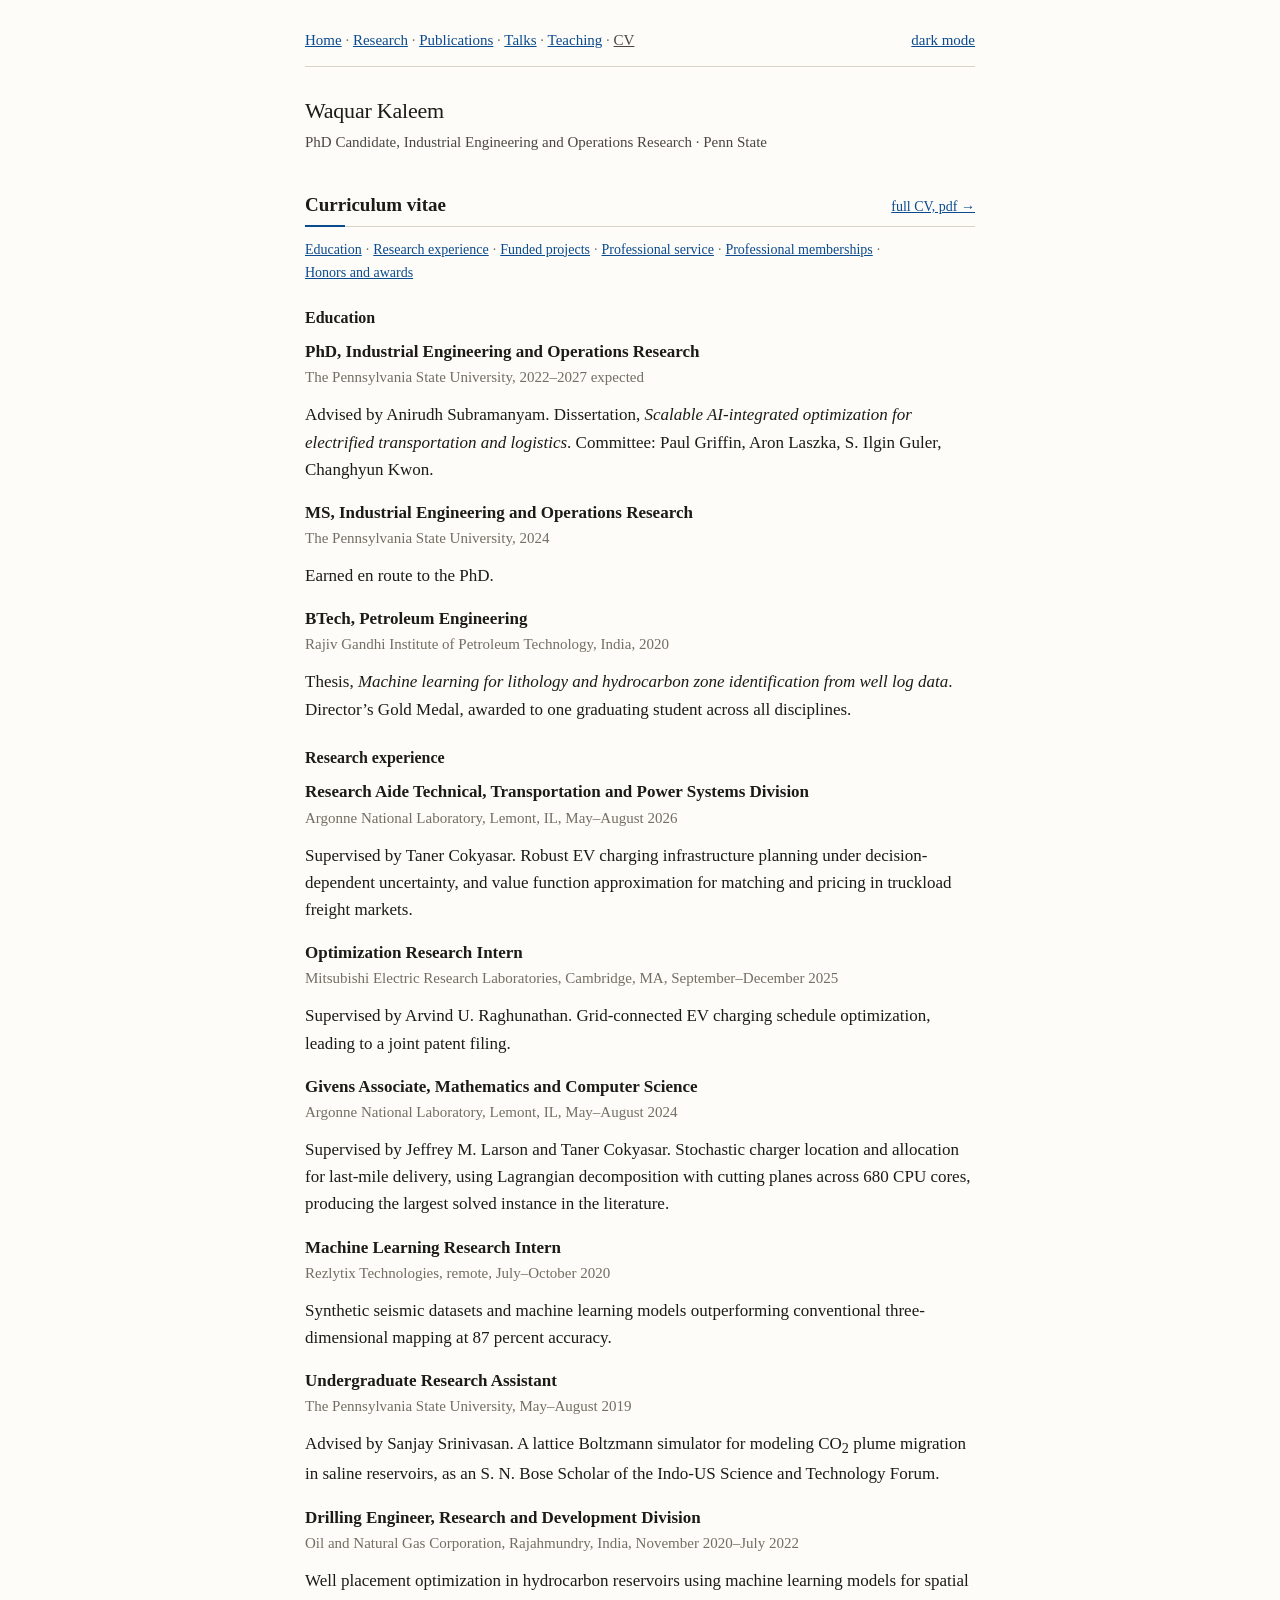
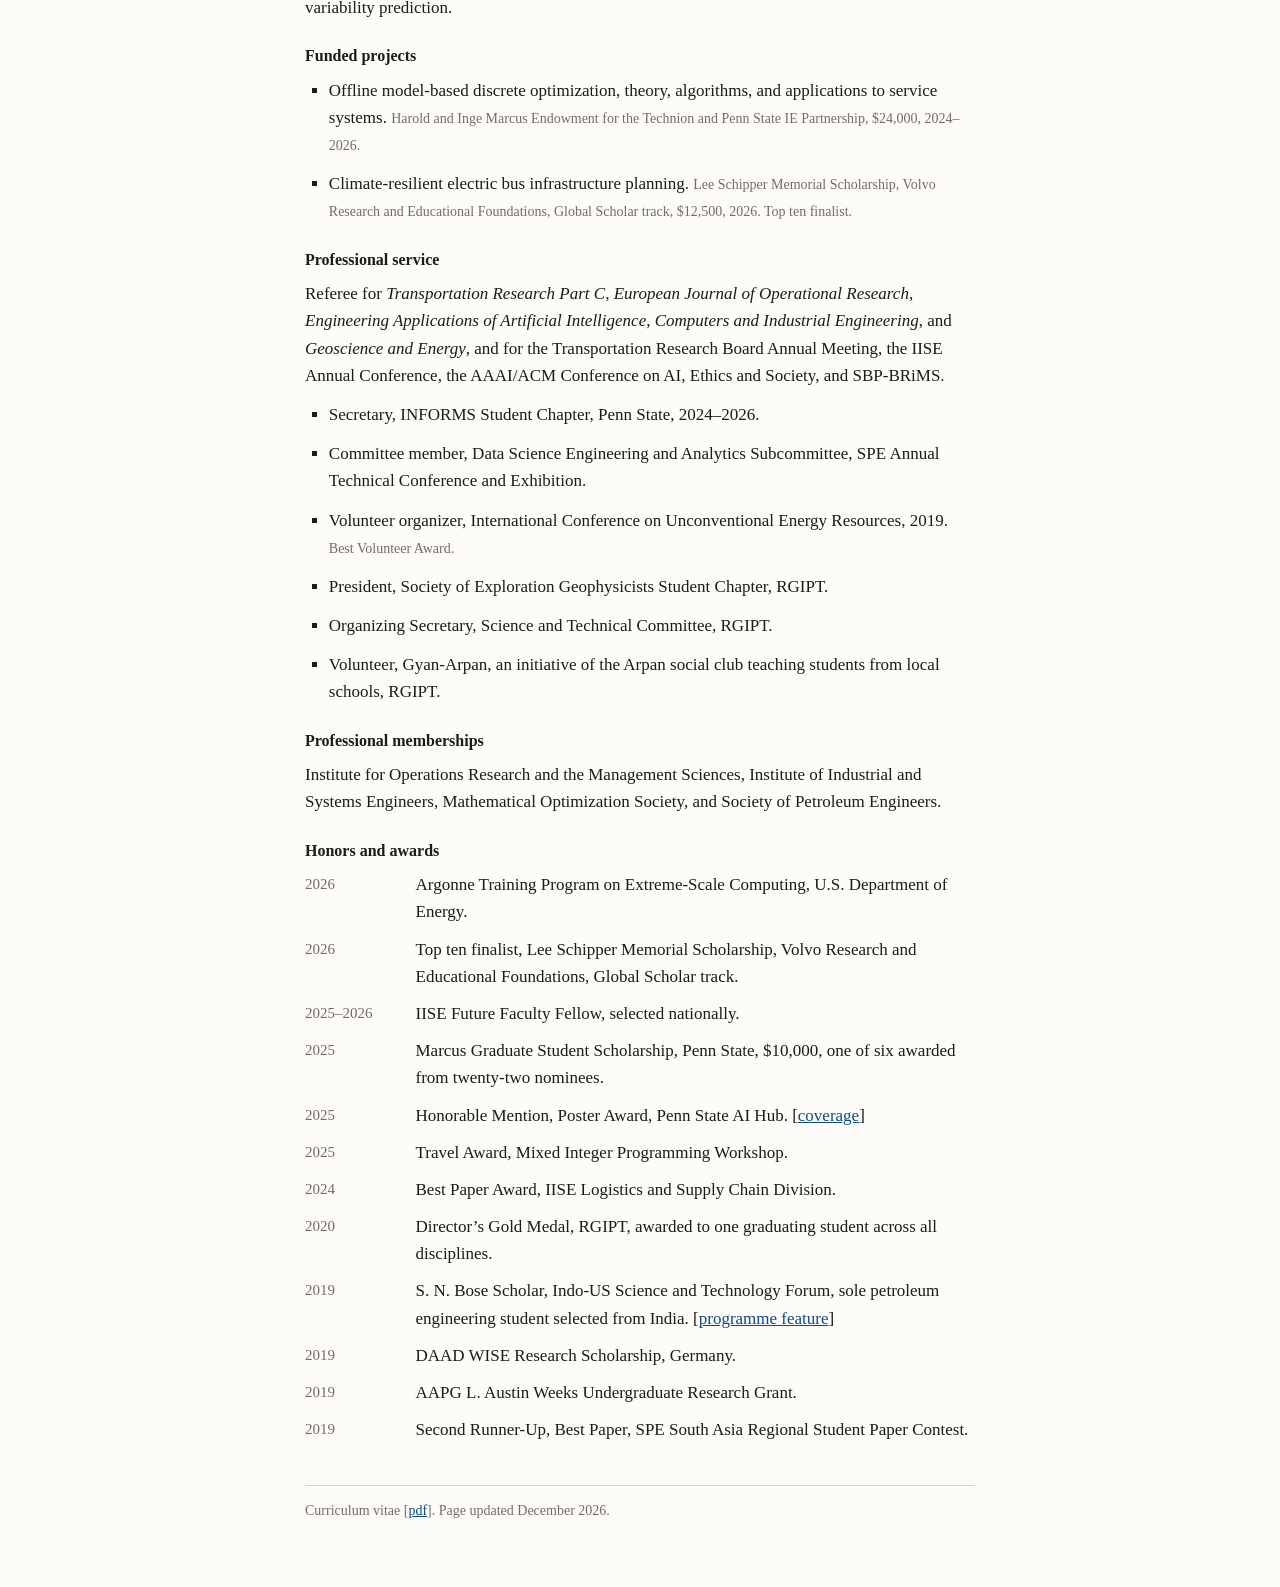
==== cv/index.html @ fe14a3a3 "list entries" ====
<!DOCTYPE html>
<html lang="en">
<head>
    <meta charset="UTF-8">
    <meta name="viewport" content="width=device-width, initial-scale=1.0">
    <meta name="color-scheme" content="light dark">
    <script>
        /* We resolve the theme before first paint so the page never flashes the wrong one. */
        (function () {
            var stored = null;
            try { stored = localStorage.getItem("theme"); } catch (e) {}
            var dark = stored === "dark" || stored === "light" ? stored === "dark"
                : window.matchMedia && window.matchMedia("(prefers-color-scheme: dark)").matches;
            document.documentElement.setAttribute("data-theme", dark ? "dark" : "light");
        })();
    </script>
    <title>CV &mdash; Waquar Kaleem</title>
    <meta name="description" content="Education, honors and awards, and funded projects of Waquar Kaleem, PhD candidate in Industrial Engineering and Operations Research at Penn State.">
    <meta name="author" content="Waquar Kaleem">
    <meta name="robots" content="index,follow">
    <link rel="canonical" href="https://wkaleem.github.io/cv/">

    <meta property="og:type" content="article">
    <meta property="og:title" content="CV &mdash; Waquar Kaleem">
    <meta property="og:description" content="Education, honors and awards, and funded projects of Waquar Kaleem, PhD candidate in Industrial Engineering and Operations Research at Penn State.">
    <meta property="og:url" content="https://wkaleem.github.io/cv/">
    <meta property="og:site_name" content="Waquar Kaleem">

    <meta property="og:image" content="https://wkaleem.github.io/og.png">
    <meta property="og:image:width" content="1200">
    <meta property="og:image:height" content="630">
    <meta property="og:image:alt" content="Waquar Kaleem, PhD Candidate in Industrial Engineering and Operations Research at The Pennsylvania State University">
    <meta property="og:locale" content="en_US">

    <meta name="twitter:card" content="summary_large_image">
    <meta name="twitter:image" content="https://wkaleem.github.io/og.png">
    <meta name="twitter:title" content="CV &mdash; Waquar Kaleem">
    <meta name="twitter:description" content="Education, honors and awards, and funded projects of Waquar Kaleem, PhD candidate in Industrial Engineering and Operations Research at Penn State.">

    <link rel="icon" href="data:image/svg+xml,%3Csvg%20xmlns%3D%22http%3A%2F%2Fwww.w3.org%2F2000%2Fsvg%22%20viewBox%3D%220%200%2032%2032%22%3E%3Crect%20width%3D%2232%22%20height%3D%2232%22%20rx%3D%224%22%20fill%3D%22%230a4a8f%22%2F%3E%3Ctext%20x%3D%2216%22%20y%3D%2222%22%20text-anchor%3D%22middle%22%20font-family%3D%22Georgia%2Cserif%22%20font-size%3D%2214%22%20fill%3D%22%23fdfcf8%22%3EWK%3C%2Ftext%3E%3C%2Fsvg%3E">
    <link rel="stylesheet" href="/style.css">
</head>
<body>

    <a class="skip" href="#main">Skip to content</a>

    <nav class="topnav" aria-label="Site sections">
        <span class="links"><a href="/">Home</a> <span class="sep">&middot;</span> <a href="/#research">Research</a> <span class="sep">&middot;</span> <a href="/publications/">Publications</a> <span class="sep">&middot;</span> <a href="/talks/">Talks</a> <span class="sep">&middot;</span> <a href="/teaching/">Teaching</a> <span class="sep">&middot;</span> <a href="/cv/" class="here" aria-current="page">CV</a></span>
        <span class="right"><button type="button" id="theme-toggle" class="linkbtn">dark mode</button></span>
    </nav>

    <main id="main" tabindex="-1">
    <div class="head compact">
        <h1><a href="/">Waquar Kaleem</a></h1>
        <p class="role">PhD Candidate, Industrial Engineering and Operations Research &middot; Penn State</p>
    </div>

    <div class="sechead"><h2>Curriculum vitae</h2><a class="more" href="/Waquar_Kaleem_CV.pdf">full CV, pdf &rarr;</a></div>
    <nav class="pageindex" aria-label="Sections on this page">
        <a href="#education">Education</a> <span class="sep">&middot;</span> <a href="#research-experience">Research experience</a> <span class="sep">&middot;</span> <a href="#funded-projects">Funded projects</a> <span class="sep">&middot;</span> <a href="#professional-service">Professional service</a> <span class="sep">&middot;</span> <a href="#professional-memberships">Professional memberships</a> <span class="sep">&middot;</span> <a href="#honors-and-awards">Honors and awards</a>
    </nav>


    <h3 id="education">Education</h3>
    <ul class="entries">
        <li class="course">
        <p class="what">PhD, Industrial Engineering and Operations Research
            <span class="when">The Pennsylvania State University, 2022&ndash;2027 expected</span></p>
        <p>Advised by Anirudh Subramanyam. Dissertation, <span class="venue">Scalable AI-integrated optimization for electrified transportation and logistics</span>. Committee: Paul Griffin, Aron Laszka, S. Ilgin Guler, Changhyun Kwon.</p></li>
        <li class="course">
        <p class="what">MS, Industrial Engineering and Operations Research
            <span class="when">The Pennsylvania State University, 2024</span></p>
        <p>Earned en route to the PhD.</p></li>
        <li class="course">
        <p class="what">BTech, Petroleum Engineering
            <span class="when">Rajiv Gandhi Institute of Petroleum Technology, India, 2020</span></p>
        <p>Thesis, <span class="venue">Machine learning for lithology and hydrocarbon zone identification from well log data</span>. Director&rsquo;s Gold Medal, awarded to one graduating student across all disciplines.</p></li>
    </ul>
<h3 id="research-experience">Research experience</h3>
    <ul class="entries">
        <li class="course">
        <p class="what">Research Aide Technical, Transportation and Power Systems Division
            <span class="when">Argonne National Laboratory, Lemont, IL, May&ndash;August 2026</span></p>
        <p>Supervised by Taner Cokyasar. Robust EV charging infrastructure planning under decision-dependent uncertainty, and value function approximation for matching and pricing in truckload freight markets.</p></li>
        <li class="course">
        <p class="what">Optimization Research Intern
            <span class="when">Mitsubishi Electric Research Laboratories, Cambridge, MA, September&ndash;December 2025</span></p>
        <p>Supervised by Arvind U. Raghunathan. Grid-connected EV charging schedule optimization, leading to a joint patent filing.</p></li>
        <li class="course">
        <p class="what">Givens Associate, Mathematics and Computer Science
            <span class="when">Argonne National Laboratory, Lemont, IL, May&ndash;August 2024</span></p>
        <p>Supervised by Jeffrey M. Larson and Taner Cokyasar. Stochastic charger location and allocation for last-mile delivery, using Lagrangian decomposition with cutting planes across 680 CPU cores, producing the largest solved instance in the literature.</p></li>
        <li class="course">
        <p class="what">Machine Learning Research Intern
            <span class="when">Rezlytix Technologies, remote, July&ndash;October 2020</span></p>
        <p>Synthetic seismic datasets and machine learning models outperforming conventional three-dimensional mapping at 87 percent accuracy.</p></li>
        <li class="course">
        <p class="what">Undergraduate Research Assistant
            <span class="when">The Pennsylvania State University, May&ndash;August 2019</span></p>
        <p>Advised by Sanjay Srinivasan. A lattice Boltzmann simulator for modeling CO<sub>2</sub> plume migration in saline reservoirs, as an S.&nbsp;N. Bose Scholar of the Indo-US Science and Technology Forum.</p></li>
        <li class="course">
        <p class="what">Drilling Engineer, Research and Development Division
            <span class="when">Oil and Natural Gas Corporation, Rajahmundry, India, November 2020&ndash;July 2022</span></p>
        <p>Well placement optimization in hydrocarbon reservoirs using machine learning models for spatial variability prediction.</p></li>
    </ul>
<h3 id="funded-projects">Funded projects</h3>
    <ul class="plain">
        <li>Offline model-based discrete optimization, theory, algorithms, and applications to service systems.
            <span class="tag">Harold and Inge Marcus Endowment for the Technion and Penn State IE Partnership, $24,000, 2024&ndash;2026.</span></li>
        <li>Climate-resilient electric bus infrastructure planning.
            <span class="tag">Lee Schipper Memorial Scholarship, Volvo Research and Educational Foundations, Global Scholar track, $12,500, 2026. Top ten finalist.</span></li>
    </ul>

    <h3 id="professional-service">Professional service</h3>
    <p>Referee for <span class="venue">Transportation Research Part C</span>, <span class="venue">European Journal of Operational Research</span>, <span class="venue">Engineering Applications of Artificial Intelligence</span>, <span class="venue">Computers and Industrial Engineering</span>, and <span class="venue">Geoscience and Energy</span>, and for the Transportation Research Board Annual Meeting, the IISE Annual Conference, the AAAI/ACM Conference on AI, Ethics and Society, and SBP-BRiMS.</p>
    <ul class="plain">
        <li>Secretary, INFORMS Student Chapter, Penn State, 2024&ndash;2026.</li>
        <li>Committee member, Data Science Engineering and Analytics Subcommittee, SPE Annual Technical Conference and Exhibition.</li>
        <li>Volunteer organizer, International Conference on Unconventional Energy Resources, 2019. <span class="tag">Best Volunteer Award.</span></li>
        <li>President, Society of Exploration Geophysicists Student Chapter, RGIPT.</li>
        <li>Organizing Secretary, Science and Technical Committee, RGIPT.</li>
        <li>Volunteer, Gyan-Arpan, an initiative of the Arpan social club teaching students from local schools, RGIPT.</li>
    </ul>

    <h3 id="professional-memberships">Professional memberships</h3>
    <p>Institute for Operations Research and the Management Sciences, Institute of Industrial and Systems Engineers, Mathematical Optimization Society, and Society of Petroleum Engineers.</p>

    <h3 id="honors-and-awards">Honors and awards</h3>
    <dl class="news">
        <dt>2026</dt><dd>Argonne Training Program on Extreme-Scale Computing, U.S. Department of Energy.</dd>
        <dt>2026</dt><dd>Top ten finalist, Lee Schipper Memorial Scholarship, Volvo Research and Educational Foundations, Global Scholar track.</dd>
        <dt>2025&ndash;2026</dt><dd>IISE Future Faculty Fellow, selected nationally.</dd>
        <dt>2025</dt><dd>Marcus Graduate Student Scholarship, Penn State, $10,000, one of six awarded from twenty-two nominees.</dd>
        <dt>2025</dt><dd>Honorable Mention, Poster Award, Penn State AI Hub. [<a href="https://www.psu.edu/news/institute-computational-and-data-sciences/story/ai-week-spotlights-student-faculty-research" aria-label="coverage for Honorable Mention, Poster Award, Penn State AI Hub">coverage</a>]</dd>
        <dt>2025</dt><dd>Travel Award, Mixed Integer Programming Workshop.</dd>
        <dt>2024</dt><dd>Best Paper Award, IISE Logistics and Supply Chain Division.</dd>
        <dt>2020</dt><dd>Director&rsquo;s Gold Medal, RGIPT, awarded to one graduating student across all disciplines.</dd>
        <dt>2019</dt><dd>S.&nbsp;N. Bose Scholar, Indo-US Science and Technology Forum, sole petroleum engineering student selected from India. [<a href="https://www.winstepforward.org/blog/2019/08/waquar-kaleem-summer-2019-blog/" aria-label="programme feature for Bose Scholar, Indo-US Science and Technology Forum, sole petroleum…">programme feature</a>]</dd>
        <dt>2019</dt><dd>DAAD WISE Research Scholarship, Germany.</dd>
        <dt>2019</dt><dd>AAPG L. Austin Weeks Undergraduate Research Grant.</dd>
        <dt>2019</dt><dd>Second Runner-Up, Best Paper, SPE South Asia Regional Student Paper Contest.</dd>
    </dl>

    </main>

    <footer>
        Curriculum vitae [<a href="/Waquar_Kaleem_CV.pdf">pdf</a>].<span id="updated"></span>
    </footer>

    <script src="/site.js"></script>

</body>
</html>
---- style.css ----
/* Waquar Kaleem. Plain serif academic page, no web fonts, no external requests. */

:root {
    --bg: #fdfcf8;
    --text: #1c1b18;
    --muted: #4a4740;
    --faint: #726e63;
    --rule: #d9d4c6;
    --link: #0a4a8f;
    --visited: #6a3a8f;
    --panel: #f6f3ea;
    --elevate: rgba(0, 0, 0, 0.09);
}
:root[data-theme="dark"] {
    --bg: #16150f;
    --text: #e6e2d6;
    --muted: #b3ae9f;
    --faint: #8b8677;
    --rule: #33302a;
    --link: #86b9e8;
    --visited: #c0a3dd;
    --panel: #1d1c15;
    --elevate: rgba(0, 0, 0, 0.55);
}
@media (prefers-color-scheme: dark) {
    :root:not([data-theme="light"]) {
        --bg: #16150f;
        --text: #e6e2d6;
        --muted: #b3ae9f;
        --faint: #8b8677;
        --rule: #33302a;
        --link: #86b9e8;
        --visited: #c0a3dd;
        --panel: #1d1c15;
        --elevate: rgba(0, 0, 0, 0.55);
    }
}

/* Padding and borders count inside a declared width. Without this a figure at
   width 100% plus padding and a border overflows its column on a narrow screen. */
*, *::before, *::after { box-sizing: border-box; }

html { -webkit-text-size-adjust: 100%; }

/* Keyboard users must be able to see where they are. */
a:focus-visible, button:focus-visible {
    outline: 2px solid var(--link);
    outline-offset: 2px;
    border-radius: 2px;
}

/* The skip target takes focus programmatically, so it should not draw a ring of
   its own. Real keyboard focus on links and buttons is still outlined above. */
main:focus { outline: none; }

/* Off-screen until focused, then the first stop on the page. */
.skip {
    position: absolute;
    left: -9999px;
    top: 0;
    background: var(--bg);
    color: var(--link);
    padding: 10px 14px;
    border: 1px solid var(--rule);
    z-index: 10;
}
.skip:focus {
    left: 8px;
    top: 8px;
}

/* A control that reads as a link but is announced as the button it is. */
.linkbtn {
    background: none;
    border: 0;
    padding: 0;
    margin: 0;
    font: inherit;
    color: var(--link);
    text-decoration: underline;
    cursor: pointer;
}
.linkbtn:hover { text-decoration: none; }
body {
    font-family: Georgia, "Iowan Old Style", "Times New Roman", Times, serif;
    background: var(--bg);
    color: var(--text);
    /* Relative, so a reader who raises their browser font size scales the body
       text with everything else. 1.0625rem is 17px at the 16px default. */
    font-size: 1.0625rem;
    line-height: 1.6;
    margin: 0 auto;
    max-width: 42em;
    padding: 28px 22px 64px;
}
a { color: var(--link); text-decoration: underline; }
a:visited { color: var(--visited); }
a:hover { text-decoration: none; }
p { margin: 0 0 12px; }

/* ---- Top line ---- */
/* A wrapping flex row rather than a float. Under the float the last link could be
   pushed past the right edge on a narrow screen, leaving CV present but unreachable. */
.topnav {
    display: flex;
    flex-wrap: wrap;
    align-items: baseline;
    gap: 4px 12px;
    font-size: 0.9375rem;
    padding-bottom: 14px;
    margin-bottom: 26px;
    border-bottom: 1px solid var(--rule);
}
.topnav .links { min-width: 0; }
.topnav .sep { color: var(--faint); }
.topnav .here { color: var(--muted); }
/* The theme control is hidden until we know scripting is available. The inline
   head script stamps data-theme before first paint, so its presence is the hook,
   and a reader without JavaScript is never offered a button that cannot work. */
.topnav .right { display: none; margin-left: auto; }
:root[data-theme] .topnav .right { display: block; }

/* ---- Identity ---- */
.head { overflow: hidden; margin-bottom: 26px; }
.head .frame, .head img.portrait {
    float: right;
    width: 148px;
    height: 148px;
    margin: 2px 0 12px 24px;
    border-radius: 50%;
    border: 1px solid var(--rule);
    box-shadow: 0 2px 10px var(--elevate);
}
.head .frame {
    display: flex;
    align-items: center;
    justify-content: center;
    background: var(--panel);
    color: var(--faint);
    font-size: 1.375rem;
    letter-spacing: 0.08em;
}
.head img.portrait { object-fit: cover; }
h1 {
    font-size: 1.875rem;
    font-weight: normal;
    margin: 0 0 2px;
    letter-spacing: -0.01em;
}
h1 a { color: inherit; text-decoration: none; }
h1 a:visited { color: inherit; }
h1 a:hover { text-decoration: underline; }
.head p { margin: 0; }
.head .role { color: var(--muted); }
.head .links { margin-top: 12px; font-size: 0.9375rem; }
.head .icons { margin-top: 9px; line-height: 1; }
.head .icons a {
    display: inline-block;
    margin-right: 13px;
    color: var(--link);
    text-decoration: none;
}
.head .icons a:visited { color: var(--link); }
.head .icons a:hover { color: var(--text); }
.head .icons svg { width: 19px; height: 19px; display: block; }
.head.compact { margin-bottom: 22px; }
.head.compact h1 { font-size: 1.375rem; }
.head.compact .role { font-size: 0.9375rem; }
@media (max-width: 30em) {
    .head .frame, .head img.portrait { float: none; margin: 0 0 14px; }
}

/* ---- Sections ---- */
h2 {
    position: relative;
    font-size: 1.1875rem;
    font-weight: bold;
    margin: 36px 0 12px;
    padding-bottom: 5px;
    border-bottom: 1px solid var(--rule);
}
h3 { font-size: 1rem; font-weight: bold; margin: 22px 0 8px; }

/* A short rule in the accent colour, sitting on the hairline under a heading. */
h2::after, .sechead::after {
    content: "";
    position: absolute;
    left: 0;
    bottom: -1px;
    width: 40px;
    height: 2px;
    background: var(--link);
}
.sechead {
    position: relative;
    display: flex;
    align-items: baseline;
    justify-content: space-between;
    gap: 18px;
    margin: 36px 0 12px;
    padding-bottom: 5px;
    border-bottom: 1px solid var(--rule);
}
.sechead h2, .sechead h3 {
    margin: 0;
    padding: 0;
    border: 0;
}
.sechead h2::after, .sechead h3::after { display: none; }
.sechead .more { font-size: 0.875rem; white-space: nowrap; }
h3.area { font-style: italic; font-weight: normal; color: var(--muted); }
section { scroll-margin-top: 16px; }

/* ---- Research cards, three across ---- */
.cards {
    display: grid;
    grid-template-columns: repeat(3, 1fr);
    gap: 22px;
    margin: 18px 0 4px;
}
a.card {
    /* A column so the affordance can be pinned to the bottom and line up across cards. */
    display: flex;
    flex-direction: column;
    min-width: 0;
    color: inherit;
    text-decoration: none;
    border: 1px solid var(--rule);
    background: var(--panel);
    padding: 12px 13px 14px;
    transition: border-color 160ms ease, box-shadow 160ms ease, transform 160ms ease;
}
a.card:visited { color: inherit; }
a.card:hover {
    border-color: var(--link);
    box-shadow: 0 4px 14px var(--elevate);
    transform: translateY(-2px);
}
a.card .card-media { display: block; color: var(--muted); }
a.card:hover .card-media { color: var(--link); }
a.card svg.fig { display: block; width: 100%; height: auto; }
a.card .card-title {
    display: block;
    margin: 11px 0 4px;
    font-weight: bold;
    font-size: 0.9375rem;
    line-height: 1.35;
}
a.card:hover .card-title { color: var(--link); }
a.card .card-text {
    display: block;
    font-size: 0.875rem;
    color: var(--muted);
    line-height: 1.45;
}
a.card .card-more {
    display: block;
    margin-top: auto;
    padding-top: 10px;
    font-size: 0.8125rem;
    color: var(--link);
}
@media (prefers-reduced-motion: reduce) {
    a.card { transition: none; }
    a.card:hover { transform: none; }
}
@media (max-width: 38.75em) {
    .cards { grid-template-columns: 1fr; gap: 26px; }
}

/* The lead figure on a research page, same drawing as its card. */
.figwrap { margin: 6px 0 20px; }
svg.fig.lead {
    display: block;
    width: 100%;
    max-width: 340px;
    height: auto;
    color: var(--muted);
    border: 1px solid var(--rule);
    background: var(--panel);
    padding: 10px 8px;
}

/* ---- Publications ---- */
.count { color: var(--faint); font-size: 0.9375rem; }
ul.plain { list-style: square; margin: 0; padding-left: 1.4em; }
ul.plain li { margin-bottom: 12px; }
.me { font-variant: small-caps; letter-spacing: 0.02em; }
.venue { font-style: italic; }
.tag { color: var(--faint); font-size: 0.875rem; }

/* A one-line note on what a paper did, compressed from the paper's own abstract.
   Used only on research pages, where a reader has already gone deep. */
.contrib {
    display: block;
    margin-top: 3px;
    color: var(--muted);
    font-size: 0.875rem;
}

/* ---- Talks, teaching, news ---- */
ul.talks { list-style: none; margin: 0; padding: 0; }
ul.talks li { margin-bottom: 12px; }
ul.talks .where { display: block; color: var(--muted); font-size: 0.9375rem; }
/* Degrees, positions and courses are parallel entries, so they are a list. The
   marker and indent are removed; only the semantics are wanted. */
ul.entries { list-style: none; margin: 0; padding: 0; }

.course { margin-bottom: 16px; }
.course .what { font-weight: bold; }
/* The institution and dates sit on their own line so a long title cannot leave
   them stranded mid-phrase on the wrap. */
.course .when {
    display: block;
    color: var(--faint);
    font-size: 0.9375rem;
    font-weight: normal;
}
blockquote {
    margin: 6px 0 0;
    padding-left: 14px;
    border-left: 2px solid var(--rule);
    color: var(--muted);
    font-size: 0.9375rem;
}
dl.news { margin: 0; }
dl.news dt {
    float: left;
    width: 6.5em;
    clear: left;
    color: var(--faint);
    font-size: 0.9375rem;
    padding-top: 1px;
}
dl.news dd { margin: 0 0 10px 6.5em; }
@media (max-width: 30em) {
    dl.news dt { float: none; width: auto; }
    dl.news dd { margin-left: 0; margin-bottom: 14px; }
}

/* A jump list for the two pages long enough that a reader would otherwise scroll
   blind. Wraps like the site nav, and every target carries scroll-margin so a
   heading is never hidden under the top of the viewport. */
.pageindex {
    display: flex;
    flex-wrap: wrap;
    align-items: baseline;
    gap: 2px 4px;
    margin: 0 0 22px;
    font-size: 0.875rem;
    line-height: 1.5;
}
.pageindex .sep { color: var(--faint); }
main h2[id], main h3[id] { scroll-margin-top: 12px; }

.back { font-size: 0.9375rem; margin-top: 30px; }

/* Move between research areas without going back to the home page first. */
.pager {
    display: flex;
    justify-content: space-between;
    align-items: flex-start;
    gap: 18px;
    margin-top: 34px;
    padding-top: 14px;
    border-top: 1px solid var(--rule);
    font-size: 0.9375rem;
}
.pager a { text-decoration: none; }
.pager a:hover .what { text-decoration: underline; }
.pager .next { text-align: right; }
.pager .all { color: var(--muted); align-self: center; white-space: nowrap; }
.pager .all:hover { text-decoration: underline; }
.pager .dir { display: block; color: var(--faint); font-size: 0.8125rem; }
.pager .what { display: block; max-width: 15em; }
@media (max-width: 35em) {
    .pager { flex-direction: column; gap: 12px; }
    .pager .next { text-align: left; }
    .pager .what { max-width: none; }
}

/* Committees print candidate material and pass it round. We drop the controls,
   force ink-friendly colours, and spell out where a link actually goes. */
@media print {
    :root {
        --bg: #ffffff;
        --text: #000000;
        --muted: #222222;
        --faint: #444444;
        --rule: #999999;
        --link: #000000;
        --visited: #000000;
        --panel: #ffffff;
    }
    body { max-width: none; font-size: 11pt; padding: 0; }
    .topnav, .skip, .pager, .back, .card-more { display: none; }
    a { text-decoration: none; }
    a[href^="http"]::after { content: " (" attr(href) ")"; font-size: 9pt; word-break: break-all; }
    h2, h3 { page-break-after: avoid; }
    li, .course, blockquote { page-break-inside: avoid; }
    a.card { border: 1px solid #999999; }
    h2::after, .sechead::after { display: none; }
}

footer {
    margin-top: 42px;
    padding-top: 14px;
    border-top: 1px solid var(--rule);
    color: var(--faint);
    font-size: 0.875rem;
}
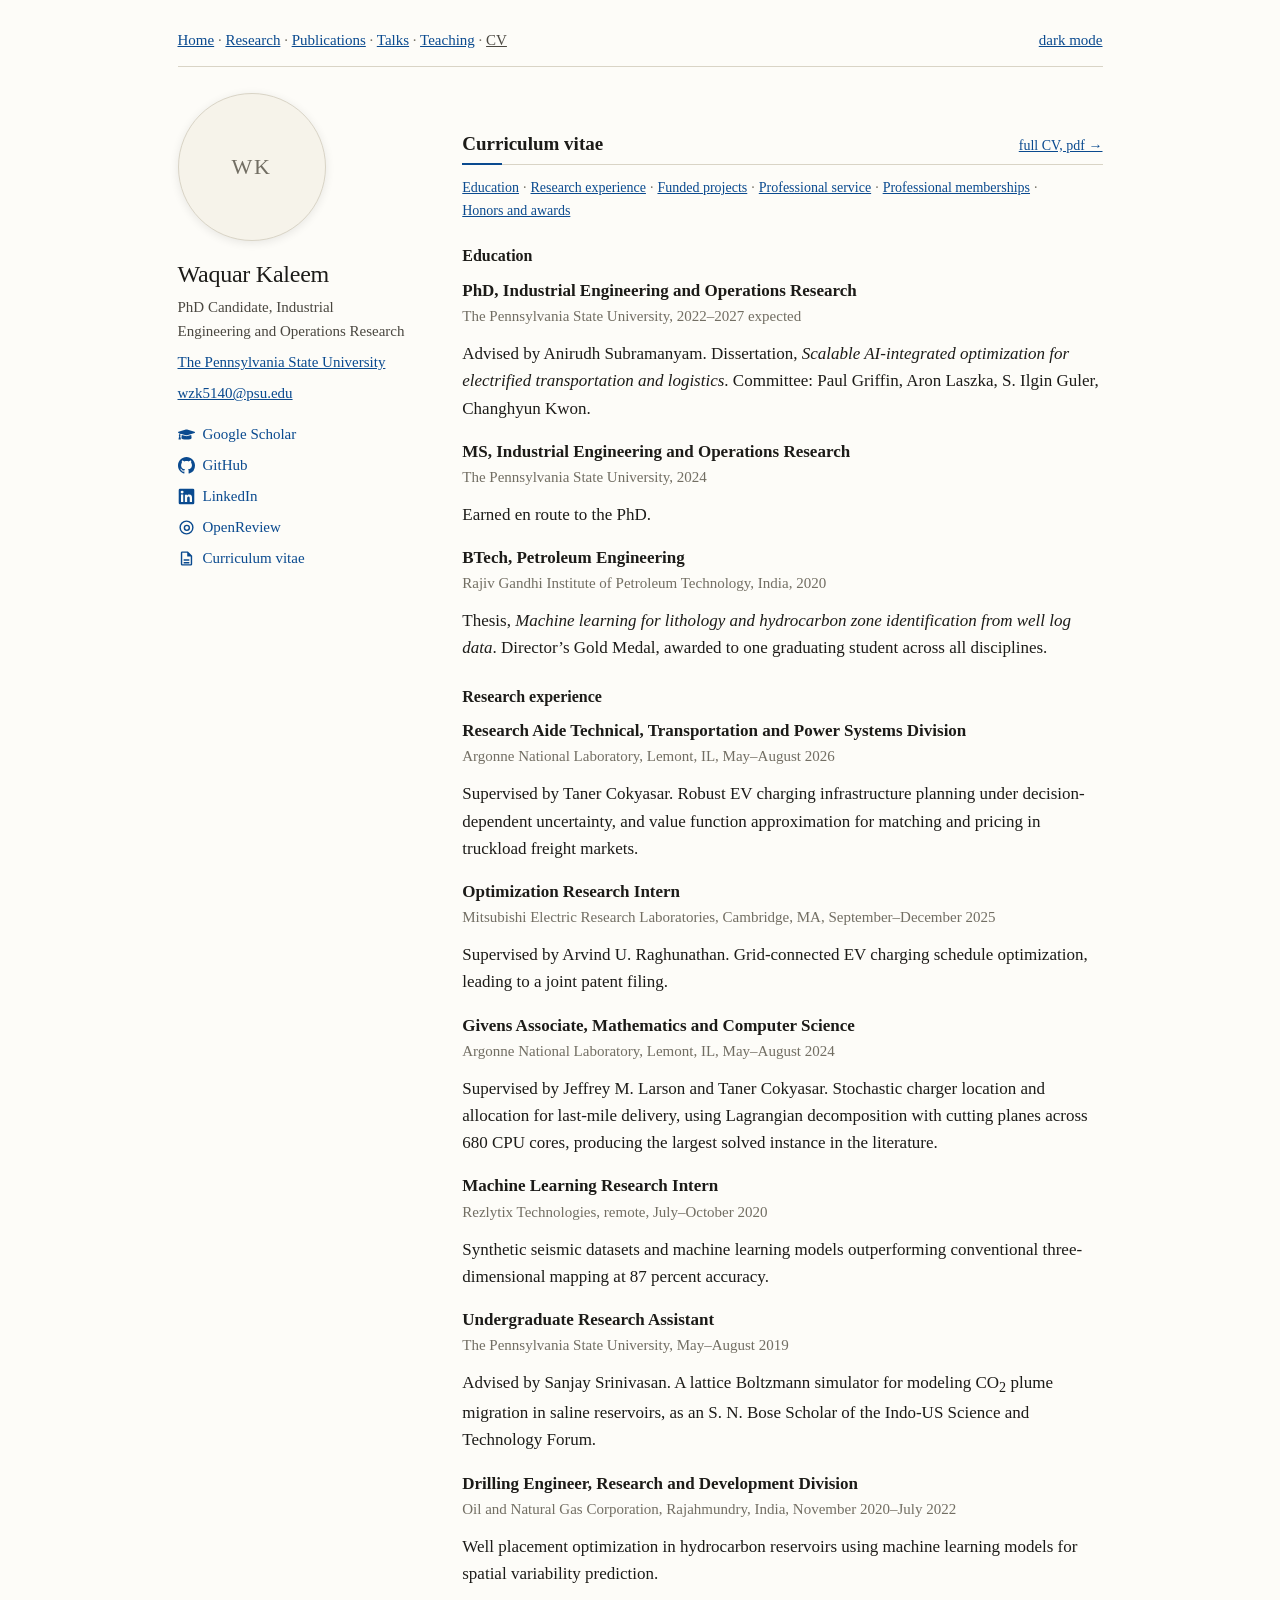
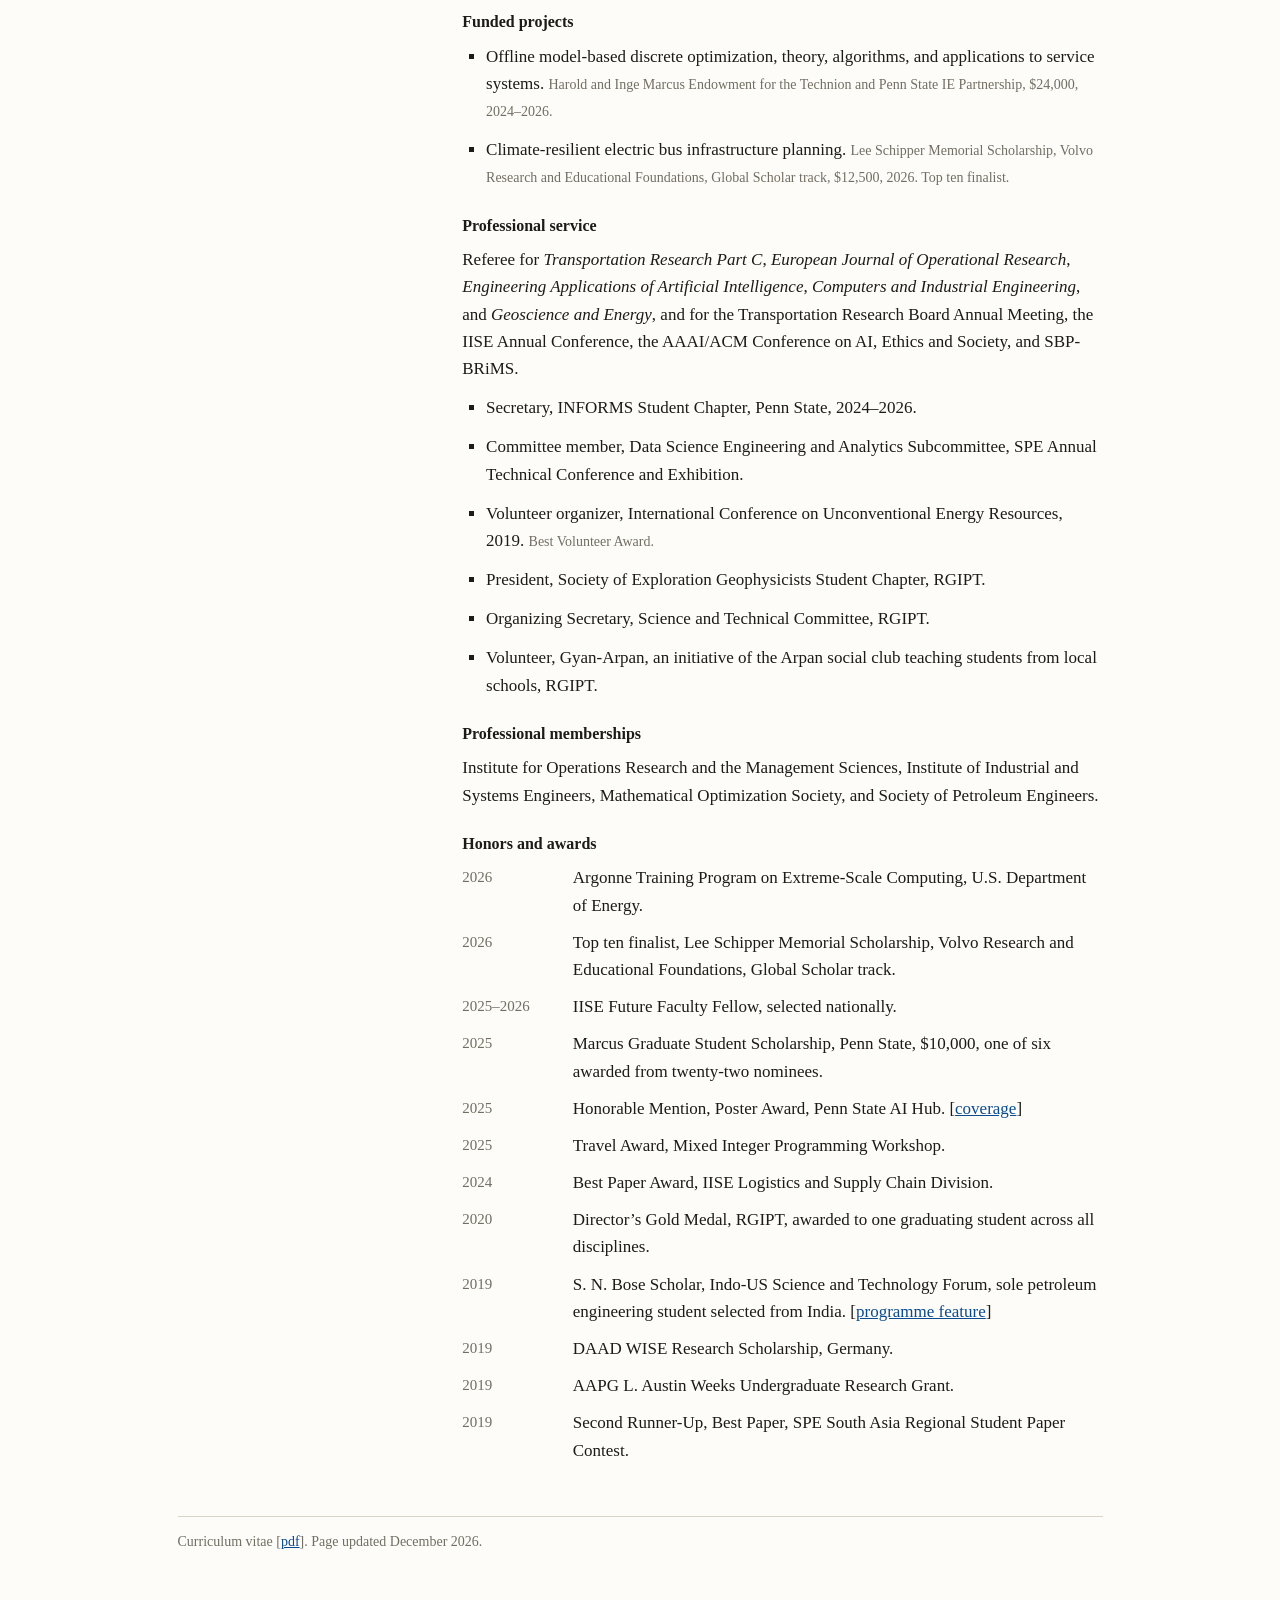
==== commit 339183f0: "sidebar layout" ====
--- a/cv/index.html
+++ b/cv/index.html
@@ -49,12 +49,22 @@
         <span class="right"><button type="button" id="theme-toggle" class="linkbtn">dark mode</button></span>
     </nav>
 
+    <div class="shell">
+    <header class="head">
+        <div class="frame">WK</div>
+        <h1><a href="/">Waquar Kaleem</a></h1>
+        <p class="role">PhD Candidate, Industrial Engineering and Operations Research</p>
+        <p class="where"><a href="https://www.psu.edu/">The Pennsylvania State University</a></p>
+        <p class="mail"><a href="mailto:wzk5140@psu.edu">wzk5140@psu.edu</a></p>
+        <ul class="profile">
+            <li><a href="https://scholar.google.com/citations?hl=en&amp;user=F8d4AS4AAAAJ&amp;view_op=list_works&amp;sortby=pubdate"><svg xmlns="http://www.w3.org/2000/svg" viewBox="0 0 640 512" aria-hidden="true"><path fill="currentColor" d="M622.34 153.2L343.4 67.5c-15.2-4.67-31.6-4.67-46.79 0L17.66 153.2c-23.54 7.23-23.54 38.36 0 45.59l48.63 14.94c-10.67 13.19-17.23 29.28-17.88 46.9C38.78 266.15 32 276.11 32 288c0 10.78 5.68 19.85 13.86 25.65L20.33 428.53C18.11 438.52 25.71 448 35.94 448h56.11c10.24 0 17.84-9.48 15.62-19.47L82.14 313.65C90.32 307.85 96 298.78 96 288c0-11.57-6.47-21.25-15.66-26.87c.76-15.02 8.44-28.3 20.69-36.72L296.6 284.5c9.06 2.78 26.44 6.25 46.79 0l278.95-85.7c23.55-7.24 23.55-38.36 0-45.6zM352.79 315.09c-28.53 8.76-52.84 3.92-65.59 0l-145.02-44.55L128 384c0 35.35 85.96 64 192 64s192-28.65 192-64l-14.18-113.47l-145.03 44.56z"/></svg>Google Scholar</a></li>
+            <li><a href="https://github.com/wkaleem"><svg xmlns="http://www.w3.org/2000/svg" viewBox="0 0 24 24" aria-hidden="true"><path fill="currentColor" fill-rule="evenodd" d="M12 0C5.37 0 0 5.37 0 12c0 5.31 3.435 9.795 8.205 11.385c.6.105.825-.255.825-.57c0-.285-.015-1.23-.015-2.235c-3.015.555-3.795-.735-4.035-1.41c-.135-.345-.72-1.41-1.23-1.695c-.42-.225-1.02-.78-.015-.795c.945-.015 1.62.87 1.845 1.23c1.08 1.815 2.805 1.305 3.495.99c.105-.78.42-1.305.765-1.605c-2.67-.3-5.46-1.335-5.46-5.925c0-1.305.465-2.385 1.23-3.225c-.12-.3-.54-1.53.12-3.18c0 0 1.005-.315 3.3 1.23c.96-.27 1.98-.405 3-.405s2.04.135 3 .405c2.295-1.56 3.3-1.23 3.3-1.23c.66 1.65.24 2.88.12 3.18c.765.84 1.23 1.905 1.23 3.225c0 4.605-2.805 5.625-5.475 5.925c.435.375.81 1.095.81 2.22c0 1.605-.015 2.895-.015 3.3c0 .315.225.69.825.57A12.02 12.02 0 0 0 24 12c0-6.63-5.37-12-12-12Z" clip-rule="evenodd"/></svg>GitHub</a></li>
+            <li><a href="https://www.linkedin.com/in/waquarkaleem"><svg xmlns="http://www.w3.org/2000/svg" viewBox="0 0 24 24" aria-hidden="true"><path fill="currentColor" fill-rule="evenodd" d="M1 2.838A1.838 1.838 0 0 1 2.838 1H21.16A1.837 1.837 0 0 1 23 2.838V21.16A1.838 1.838 0 0 1 21.161 23H2.838A1.838 1.838 0 0 1 1 21.161V2.838Zm8.708 6.55h2.979v1.496c.43-.86 1.53-1.634 3.183-1.634c3.169 0 3.92 1.713 3.92 4.856v5.822h-3.207v-5.106c0-1.79-.43-2.8-1.522-2.8c-1.515 0-2.145 1.089-2.145 2.8v5.106H9.708V9.388Zm-5.5 10.403h3.208V9.25H4.208v10.54ZM7.875 5.812a2.063 2.063 0 1 1-4.125 0a2.063 2.063 0 0 1 4.125 0Z" clip-rule="evenodd"/></svg>LinkedIn</a></li>
+            <li><a href="https://openreview.net/profile?id=~Waquar_Kaleem1"><svg xmlns="http://www.w3.org/2000/svg" viewBox="0 0 24 24" aria-hidden="true"><path fill="currentColor" d="M12 2a10 10 0 1 0 10 10A10 10 0 0 0 12 2Zm0 18a8 8 0 1 1 8-8a8 8 0 0 1-8 8Zm.5-12a4.5 4.5 0 1 0 0 9a4.5 4.5 0 0 0 0-9Zm0 7a2.5 2.5 0 1 1 0-5a2.5 2.5 0 0 1 0 5Z"/></svg>OpenReview</a></li>
+            <li><a href="/Waquar_Kaleem_CV.pdf"><svg xmlns="http://www.w3.org/2000/svg" viewBox="0 0 24 24" aria-hidden="true"><path fill="currentColor" d="M14 2H6a2 2 0 0 0-2 2v16a2 2 0 0 0 2 2h12a2 2 0 0 0 2-2V8l-6-6Zm4 18H6V4h7v5h5v11ZM8 13h8v2H8v-2Zm0 4h8v2H8v-2Z"/></svg>Curriculum vitae</a></li>
+        </ul>
+    </header>
     <main id="main" tabindex="-1">
-    <div class="head compact">
-        <h1><a href="/">Waquar Kaleem</a></h1>
-        <p class="role">PhD Candidate, Industrial Engineering and Operations Research &middot; Penn State</p>
-    </div>
-
     <div class="sechead"><h2>Curriculum vitae</h2><a class="more" href="/Waquar_Kaleem_CV.pdf">full CV, pdf &rarr;</a></div>
     <nav class="pageindex" aria-label="Sections on this page">
         <a href="#education">Education</a> <span class="sep">&middot;</span> <a href="#research-experience">Research experience</a> <span class="sep">&middot;</span> <a href="#funded-projects">Funded projects</a> <span class="sep">&middot;</span> <a href="#professional-service">Professional service</a> <span class="sep">&middot;</span> <a href="#professional-memberships">Professional memberships</a> <span class="sep">&middot;</span> <a href="#honors-and-awards">Honors and awards</a>
@@ -126,22 +136,23 @@
     <p>Institute for Operations Research and the Management Sciences, Institute of Industrial and Systems Engineers, Mathematical Optimization Society, and Society of Petroleum Engineers.</p>
 
     <h3 id="honors-and-awards">Honors and awards</h3>
-    <dl class="news">
-        <dt>2026</dt><dd>Argonne Training Program on Extreme-Scale Computing, U.S. Department of Energy.</dd>
-        <dt>2026</dt><dd>Top ten finalist, Lee Schipper Memorial Scholarship, Volvo Research and Educational Foundations, Global Scholar track.</dd>
-        <dt>2025&ndash;2026</dt><dd>IISE Future Faculty Fellow, selected nationally.</dd>
-        <dt>2025</dt><dd>Marcus Graduate Student Scholarship, Penn State, $10,000, one of six awarded from twenty-two nominees.</dd>
-        <dt>2025</dt><dd>Honorable Mention, Poster Award, Penn State AI Hub. [<a href="https://www.psu.edu/news/institute-computational-and-data-sciences/story/ai-week-spotlights-student-faculty-research" aria-label="coverage for Honorable Mention, Poster Award, Penn State AI Hub">coverage</a>]</dd>
-        <dt>2025</dt><dd>Travel Award, Mixed Integer Programming Workshop.</dd>
-        <dt>2024</dt><dd>Best Paper Award, IISE Logistics and Supply Chain Division.</dd>
-        <dt>2020</dt><dd>Director&rsquo;s Gold Medal, RGIPT, awarded to one graduating student across all disciplines.</dd>
-        <dt>2019</dt><dd>S.&nbsp;N. Bose Scholar, Indo-US Science and Technology Forum, sole petroleum engineering student selected from India. [<a href="https://www.winstepforward.org/blog/2019/08/waquar-kaleem-summer-2019-blog/" aria-label="programme feature for Bose Scholar, Indo-US Science and Technology Forum, sole petroleum…">programme feature</a>]</dd>
-        <dt>2019</dt><dd>DAAD WISE Research Scholarship, Germany.</dd>
-        <dt>2019</dt><dd>AAPG L. Austin Weeks Undergraduate Research Grant.</dd>
-        <dt>2019</dt><dd>Second Runner-Up, Best Paper, SPE South Asia Regional Student Paper Contest.</dd>
-    </dl>
+    <ul class="news">
+            <li><span class="when">2026</span><span class="what">Argonne Training Program on Extreme-Scale Computing, U.S. Department of Energy.</span></li>
+            <li><span class="when">2026</span><span class="what">Top ten finalist, Lee Schipper Memorial Scholarship, Volvo Research and Educational Foundations, Global Scholar track.</span></li>
+            <li><span class="when">2025&ndash;2026</span><span class="what">IISE Future Faculty Fellow, selected nationally.</span></li>
+            <li><span class="when">2025</span><span class="what">Marcus Graduate Student Scholarship, Penn State, $10,000, one of six awarded from twenty-two nominees.</span></li>
+            <li><span class="when">2025</span><span class="what">Honorable Mention, Poster Award, Penn State AI Hub. [<a href="https://www.psu.edu/news/institute-computational-and-data-sciences/story/ai-week-spotlights-student-faculty-research" aria-label="coverage for Honorable Mention, Poster Award, Penn State AI Hub">coverage</a>]</span></li>
+            <li><span class="when">2025</span><span class="what">Travel Award, Mixed Integer Programming Workshop.</span></li>
+            <li><span class="when">2024</span><span class="what">Best Paper Award, IISE Logistics and Supply Chain Division.</span></li>
+            <li><span class="when">2020</span><span class="what">Director&rsquo;s Gold Medal, RGIPT, awarded to one graduating student across all disciplines.</span></li>
+            <li><span class="when">2019</span><span class="what">S.&nbsp;N. Bose Scholar, Indo-US Science and Technology Forum, sole petroleum engineering student selected from India. [<a href="https://www.winstepforward.org/blog/2019/08/waquar-kaleem-summer-2019-blog/" aria-label="programme feature for Bose Scholar, Indo-US Science and Technology Forum, sole petroleum…">programme feature</a>]</span></li>
+            <li><span class="when">2019</span><span class="what">DAAD WISE Research Scholarship, Germany.</span></li>
+            <li><span class="when">2019</span><span class="what">AAPG L. Austin Weeks Undergraduate Research Grant.</span></li>
+            <li><span class="when">2019</span><span class="what">Second Runner-Up, Best Paper, SPE South Asia Regional Student Paper Contest.</span></li>
+        </ul>
 
     </main>
+    </div>
 
     <footer>
         Curriculum vitae [<a href="/Waquar_Kaleem_CV.pdf">pdf</a>].<span id="updated"></span>
--- a/style.css
+++ b/style.css
@@ -90,7 +90,7 @@
     font-size: 1.0625rem;
     line-height: 1.6;
     margin: 0 auto;
-    max-width: 42em;
+    max-width: 57em;
     padding: 28px 22px 64px;
 }
 a { color: var(--link); text-decoration: underline; }
@@ -120,13 +120,23 @@
 .topnav .right { display: none; margin-left: auto; }
 :root[data-theme] .topnav .right { display: block; }
 
+/* ---- Shell ---- */
+/* The identity column sits beside the content rather than above it. Grid rather
+   than a float, so the two columns cannot overlap, and the sidebar can come first
+   in the document without trapping anyone: the skip link jumps straight past it. */
+.shell {
+    display: grid;
+    grid-template-columns: 13.5em minmax(0, 1fr);
+    column-gap: 3.25em;
+    align-items: start;
+}
+
 /* ---- Identity ---- */
-.head { overflow: hidden; margin-bottom: 26px; }
+.head { margin-bottom: 26px; }
 .head .frame, .head img.portrait {
-    float: right;
     width: 148px;
     height: 148px;
-    margin: 2px 0 12px 24px;
+    margin: 0 0 14px;
     border-radius: 50%;
     border: 1px solid var(--rule);
     box-shadow: 0 2px 10px var(--elevate);
@@ -142,7 +152,7 @@
 }
 .head img.portrait { object-fit: cover; }
 h1 {
-    font-size: 1.875rem;
+    font-size: 1.5rem;
     font-weight: normal;
     margin: 0 0 2px;
     letter-spacing: -0.01em;
@@ -150,22 +160,43 @@
 h1 a { color: inherit; text-decoration: none; }
 h1 a:visited { color: inherit; }
 h1 a:hover { text-decoration: underline; }
-.head p { margin: 0; }
+.head p { margin: 0; font-size: 0.9375rem; }
 .head .role { color: var(--muted); }
-.head .links { margin-top: 12px; font-size: 0.9375rem; }
-.head .icons { margin-top: 9px; line-height: 1; }
-.head .icons a {
-    display: inline-block;
-    margin-right: 13px;
+.head .where { margin-top: 7px; }
+.head .mail { margin-top: 7px; overflow-wrap: break-word; }
+
+/* Every profile link carries its own visible label. An icon alone gives a text
+   browser or a translation tool no name to read, and the label also tells a
+   sighted reader where a link goes before they decide to follow it. */
+ul.profile {
+    list-style: none;
+    margin: 17px 0 0;
+    padding: 0;
+    font-size: 0.9375rem;
+}
+ul.profile li { margin-bottom: 7px; }
+ul.profile a {
+    display: flex;
+    align-items: center;
+    gap: 8px;
     color: var(--link);
     text-decoration: none;
 }
-.head .icons a:visited { color: var(--link); }
-.head .icons a:hover { color: var(--text); }
-.head .icons svg { width: 19px; height: 19px; display: block; }
-.head.compact { margin-bottom: 22px; }
-.head.compact h1 { font-size: 1.375rem; }
-.head.compact .role { font-size: 0.9375rem; }
+ul.profile a:visited { color: var(--link); }
+ul.profile a:hover { text-decoration: underline; }
+ul.profile svg { width: 17px; height: 17px; flex: none; }
+
+/* Below this width the two columns would squeeze the text measure, so the
+   identity block returns to the masthead it was: name beside a floated portrait,
+   profile links in a wrapping row. */
+@media (max-width: 52em) {
+    .shell { display: block; }
+    .head { overflow: hidden; }
+    .head .frame, .head img.portrait { float: right; margin: 2px 0 12px 24px; }
+    h1 { font-size: 1.875rem; }
+    ul.profile { display: flex; flex-wrap: wrap; gap: 5px 20px; margin-top: 14px; }
+    ul.profile li { margin-bottom: 0; }
+}
 @media (max-width: 30em) {
     .head .frame, .head img.portrait { float: none; margin: 0 0 14px; }
 }
@@ -323,19 +354,22 @@
     color: var(--muted);
     font-size: 0.9375rem;
 }
-dl.news { margin: 0; }
-dl.news dt {
-    float: left;
-    width: 6.5em;
-    clear: left;
+/* News and awards are lists of items whose date is metadata, not name-value
+   groups. A dl would need a unique term per entry and several share a year. */
+ul.news { list-style: none; margin: 0; padding: 0; }
+ul.news li {
+    display: grid;
+    grid-template-columns: 6.5em 1fr;
+    gap: 0 0;
+    margin-bottom: 10px;
+}
+ul.news .when {
     color: var(--faint);
     font-size: 0.9375rem;
     padding-top: 1px;
 }
-dl.news dd { margin: 0 0 10px 6.5em; }
 @media (max-width: 30em) {
-    dl.news dt { float: none; width: auto; }
-    dl.news dd { margin-left: 0; margin-bottom: 14px; }
+    ul.news li { grid-template-columns: 1fr; margin-bottom: 14px; }
 }
 
 /* A jump list for the two pages long enough that a reader would otherwise scroll
@@ -396,6 +430,21 @@
     .topnav, .skip, .pager, .back, .card-more { display: none; }
     a { text-decoration: none; }
     a[href^="http"]::after { content: " (" attr(href) ")"; font-size: 9pt; word-break: break-all; }
+    /* Site-internal links are dead on paper unless the destination is spelled out.
+       In-page anchors are skipped, and the masthead name is left clean. */
+    a[href^="/"]::after {
+        content: " (https://wkaleem.github.io" attr(href) ")";
+        font-size: 9pt;
+        word-break: break-all;
+    }
+    h1 a[href^="/"]::after { content: ""; }
+    /* On paper the columns collapse and the icons carry nothing, so they go and
+       the labels alone make a legible list of profiles. */
+    .shell { display: block; }
+    .head { overflow: hidden; }
+    ul.profile svg { display: none; }
+    ul.profile a { display: block; }
+    ul.profile li { margin-bottom: 2px; }
     h2, h3 { page-break-after: avoid; }
     li, .course, blockquote { page-break-inside: avoid; }
     a.card { border: 1px solid #999999; }
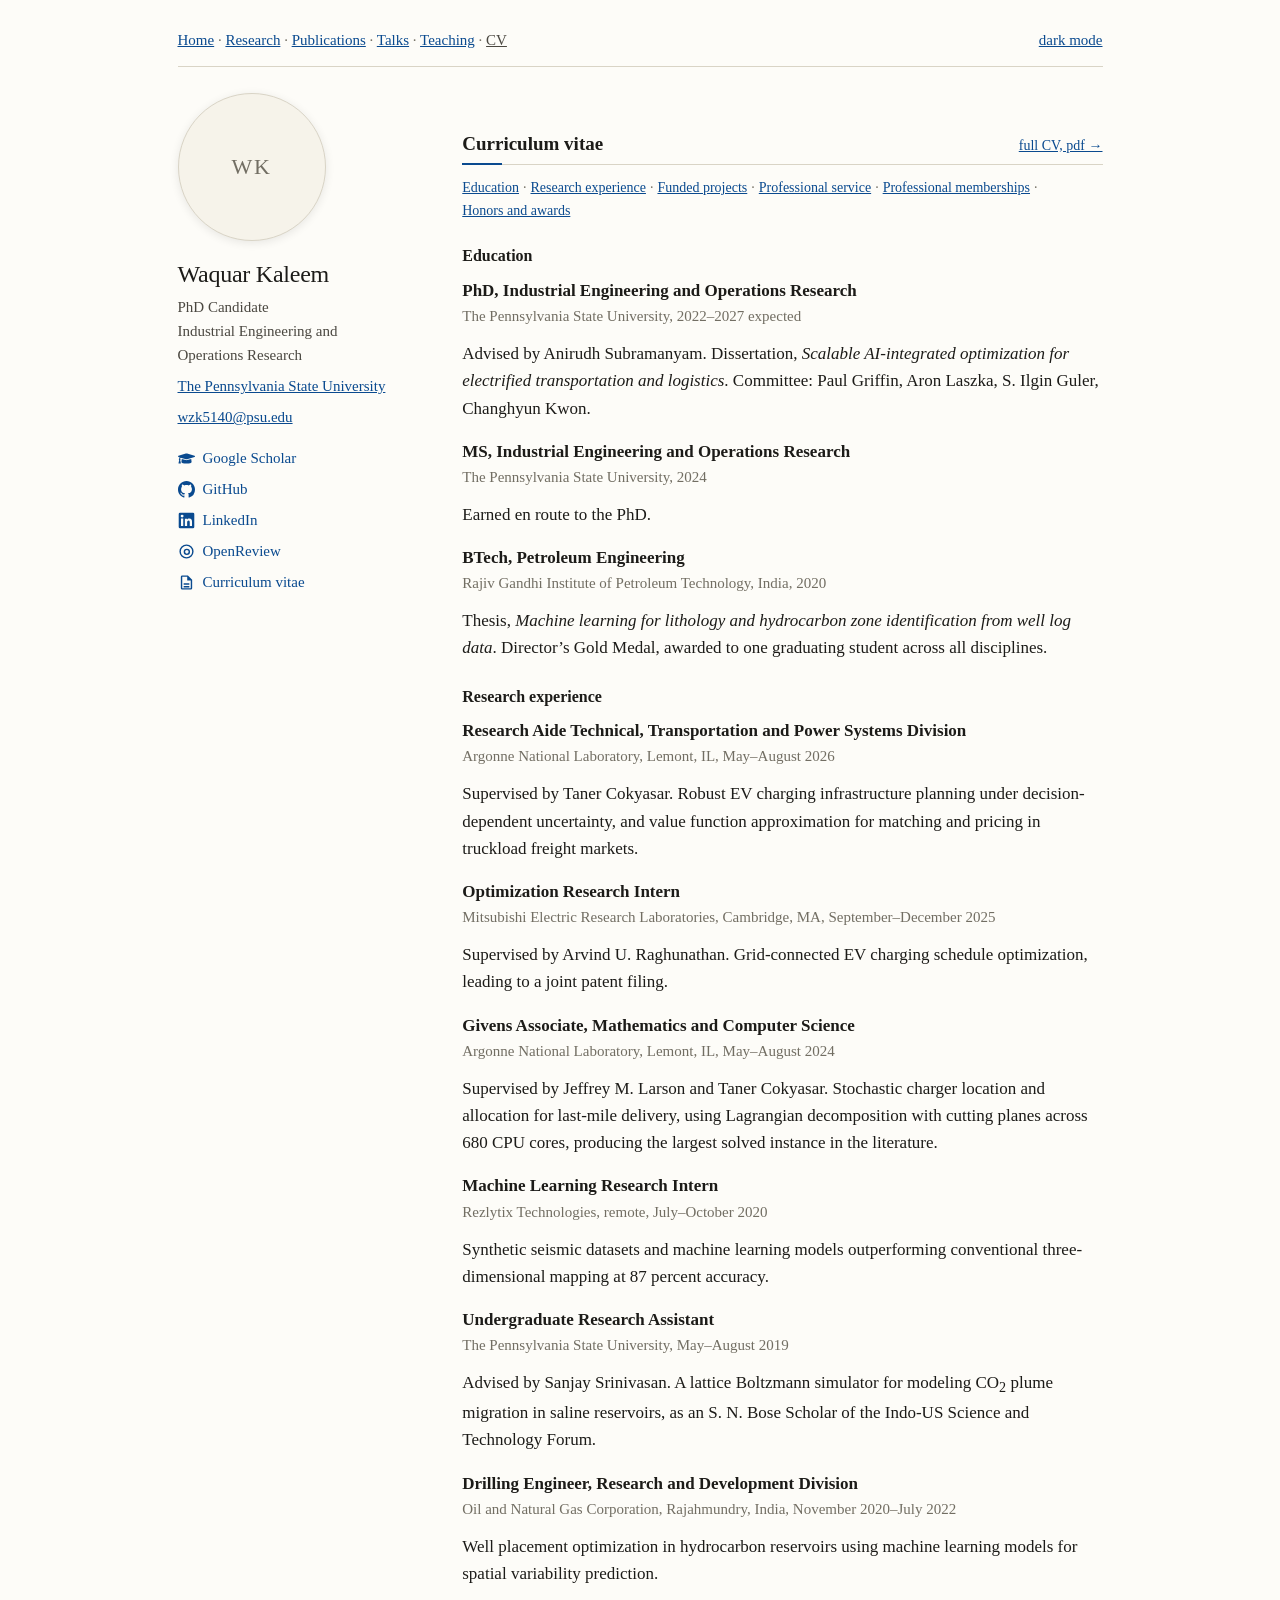
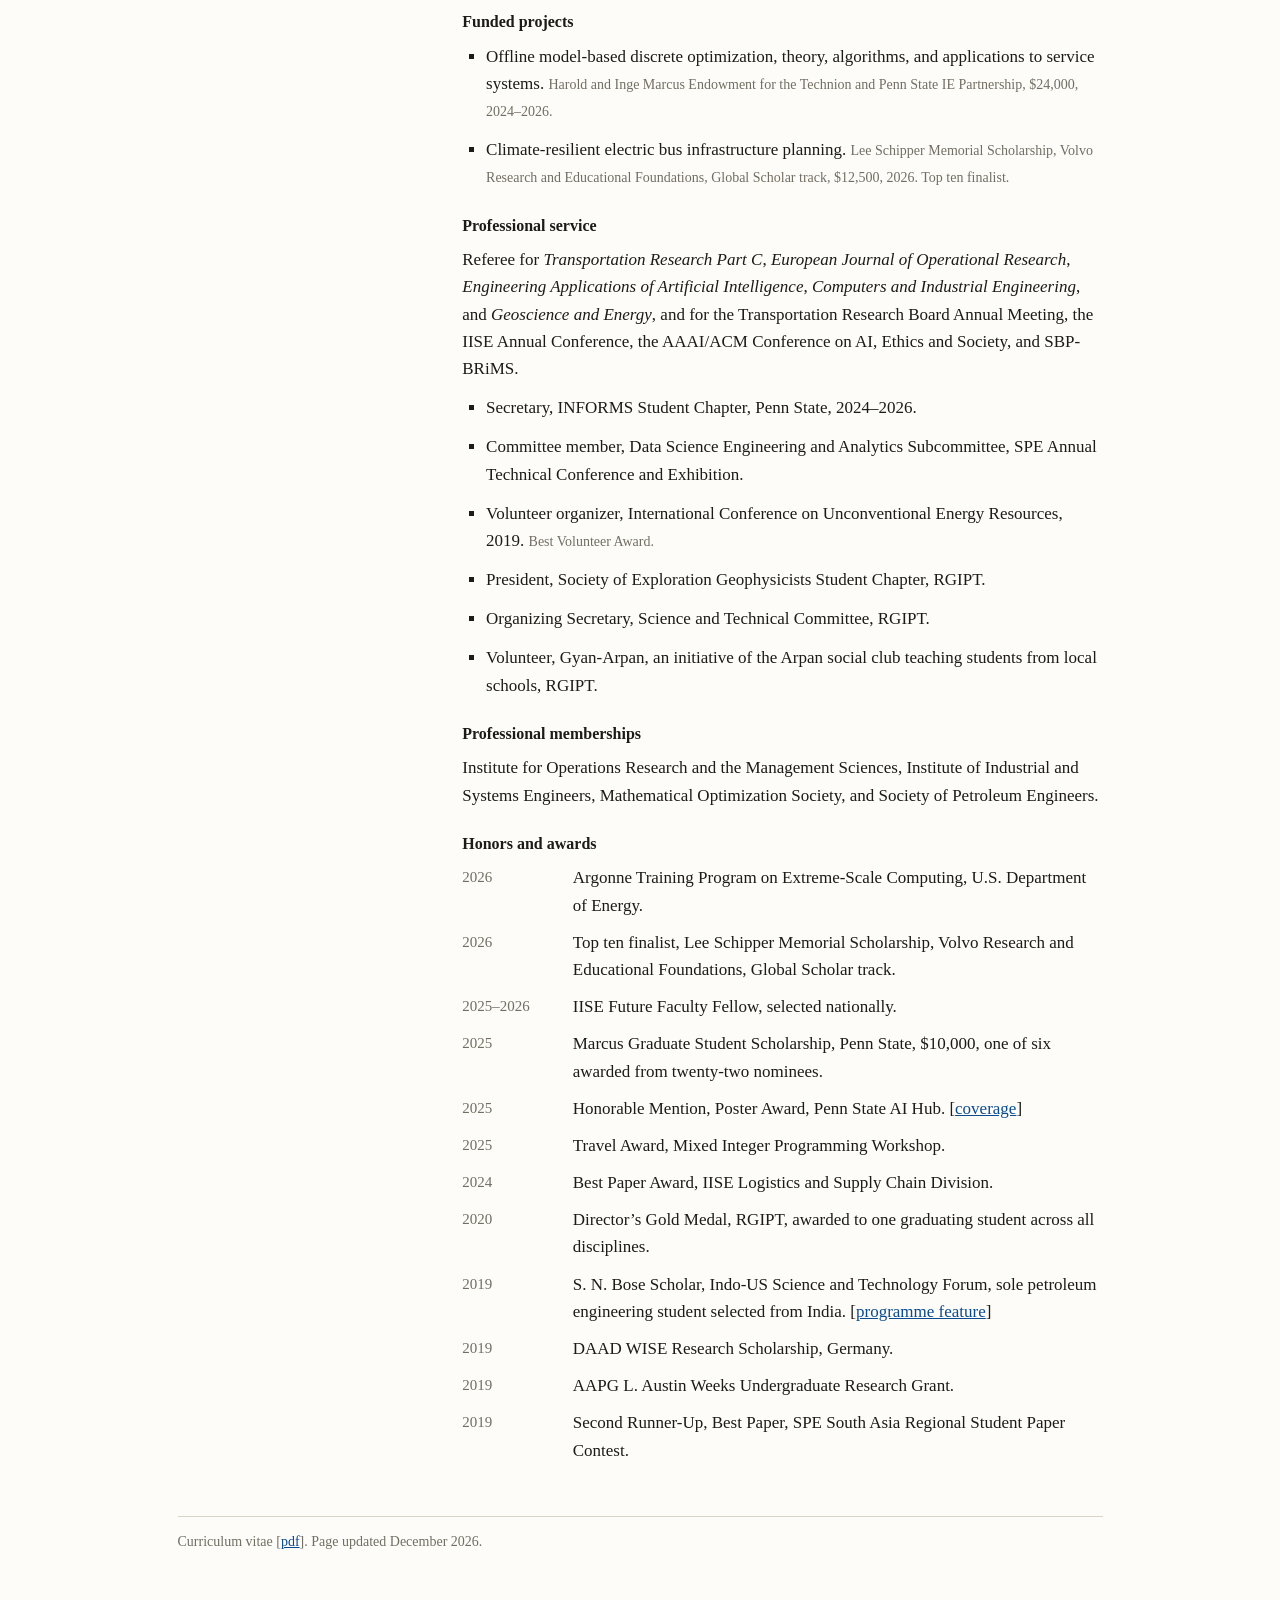
==== commit 8f16b93f: "landing polish" ====
--- a/cv/index.html
+++ b/cv/index.html
@@ -53,7 +53,8 @@
     <header class="head">
         <div class="frame">WK</div>
         <h1><a href="/">Waquar Kaleem</a></h1>
-        <p class="role">PhD Candidate, Industrial Engineering and Operations Research</p>
+        <p class="role">PhD Candidate</p>
+        <p class="role">Industrial Engineering and Operations Research</p>
         <p class="where"><a href="https://www.psu.edu/">The Pennsylvania State University</a></p>
         <p class="mail"><a href="mailto:wzk5140@psu.edu">wzk5140@psu.edu</a></p>
         <ul class="profile">
--- a/style.css
+++ b/style.css
@@ -91,7 +91,7 @@
     line-height: 1.6;
     margin: 0 auto;
     max-width: 57em;
-    padding: 28px 22px 64px;
+    padding: 16px 22px 64px;
 }
 a { color: var(--link); text-decoration: underline; }
 a:visited { color: var(--visited); }
@@ -101,13 +101,20 @@
 /* ---- Top line ---- */
 /* A wrapping flex row rather than a float. Under the float the last link could be
    pushed past the right edge on a narrow screen, leaving CV present but unreachable. */
+/* The top line holds its place as the page scrolls, so a reader who has gone deep
+   into a long page still has a way out without scrolling back to find it. Its own
+   top padding comes out of the body, so the page sits exactly where it did. */
 .topnav {
+    position: sticky;
+    top: 0;
+    z-index: 2;
+    background: var(--bg);
     display: flex;
     flex-wrap: wrap;
     align-items: baseline;
     gap: 4px 12px;
     font-size: 0.9375rem;
-    padding-bottom: 14px;
+    padding: 12px 0 14px;
     margin-bottom: 26px;
     border-bottom: 1px solid var(--rule);
 }
@@ -201,6 +208,23 @@
     .head .frame, .head img.portrait { float: none; margin: 0 0 14px; }
 }
 
+/* ---- Movement ---- */
+@media (prefers-reduced-motion: no-preference) {
+    html { scroll-behavior: smooth; }
+    /* Both classes are required. js-reveal is written before first paint, and only
+       when IntersectionObserver exists to undo it, so content can never be left
+       staged and invisible. */
+    .js-reveal .reveal {
+        opacity: 0;
+        transform: translateY(14px);
+        transition: opacity 0.55s ease-out, transform 0.55s ease-out;
+    }
+    .js-reveal .reveal.shown {
+        opacity: 1;
+        transform: none;
+    }
+}
+
 /* ---- Sections ---- */
 h2 {
     position: relative;
@@ -240,7 +264,7 @@
 .sechead h2::after, .sechead h3::after { display: none; }
 .sechead .more { font-size: 0.875rem; white-space: nowrap; }
 h3.area { font-style: italic; font-weight: normal; color: var(--muted); }
-section { scroll-margin-top: 16px; }
+section { scroll-margin-top: 64px; }
 
 /* ---- Research cards, three across ---- */
 .cards {
@@ -385,7 +409,7 @@
     line-height: 1.5;
 }
 .pageindex .sep { color: var(--faint); }
-main h2[id], main h3[id] { scroll-margin-top: 12px; }
+main h2[id], main h3[id] { scroll-margin-top: 64px; }
 
 .back { font-size: 0.9375rem; margin-top: 30px; }
 
@@ -442,6 +466,7 @@
        the labels alone make a legible list of profiles. */
     .shell { display: block; }
     .head { overflow: hidden; }
+    .reveal { opacity: 1 !important; transform: none !important; }
     ul.profile svg { display: none; }
     ul.profile a { display: block; }
     ul.profile li { margin-bottom: 2px; }
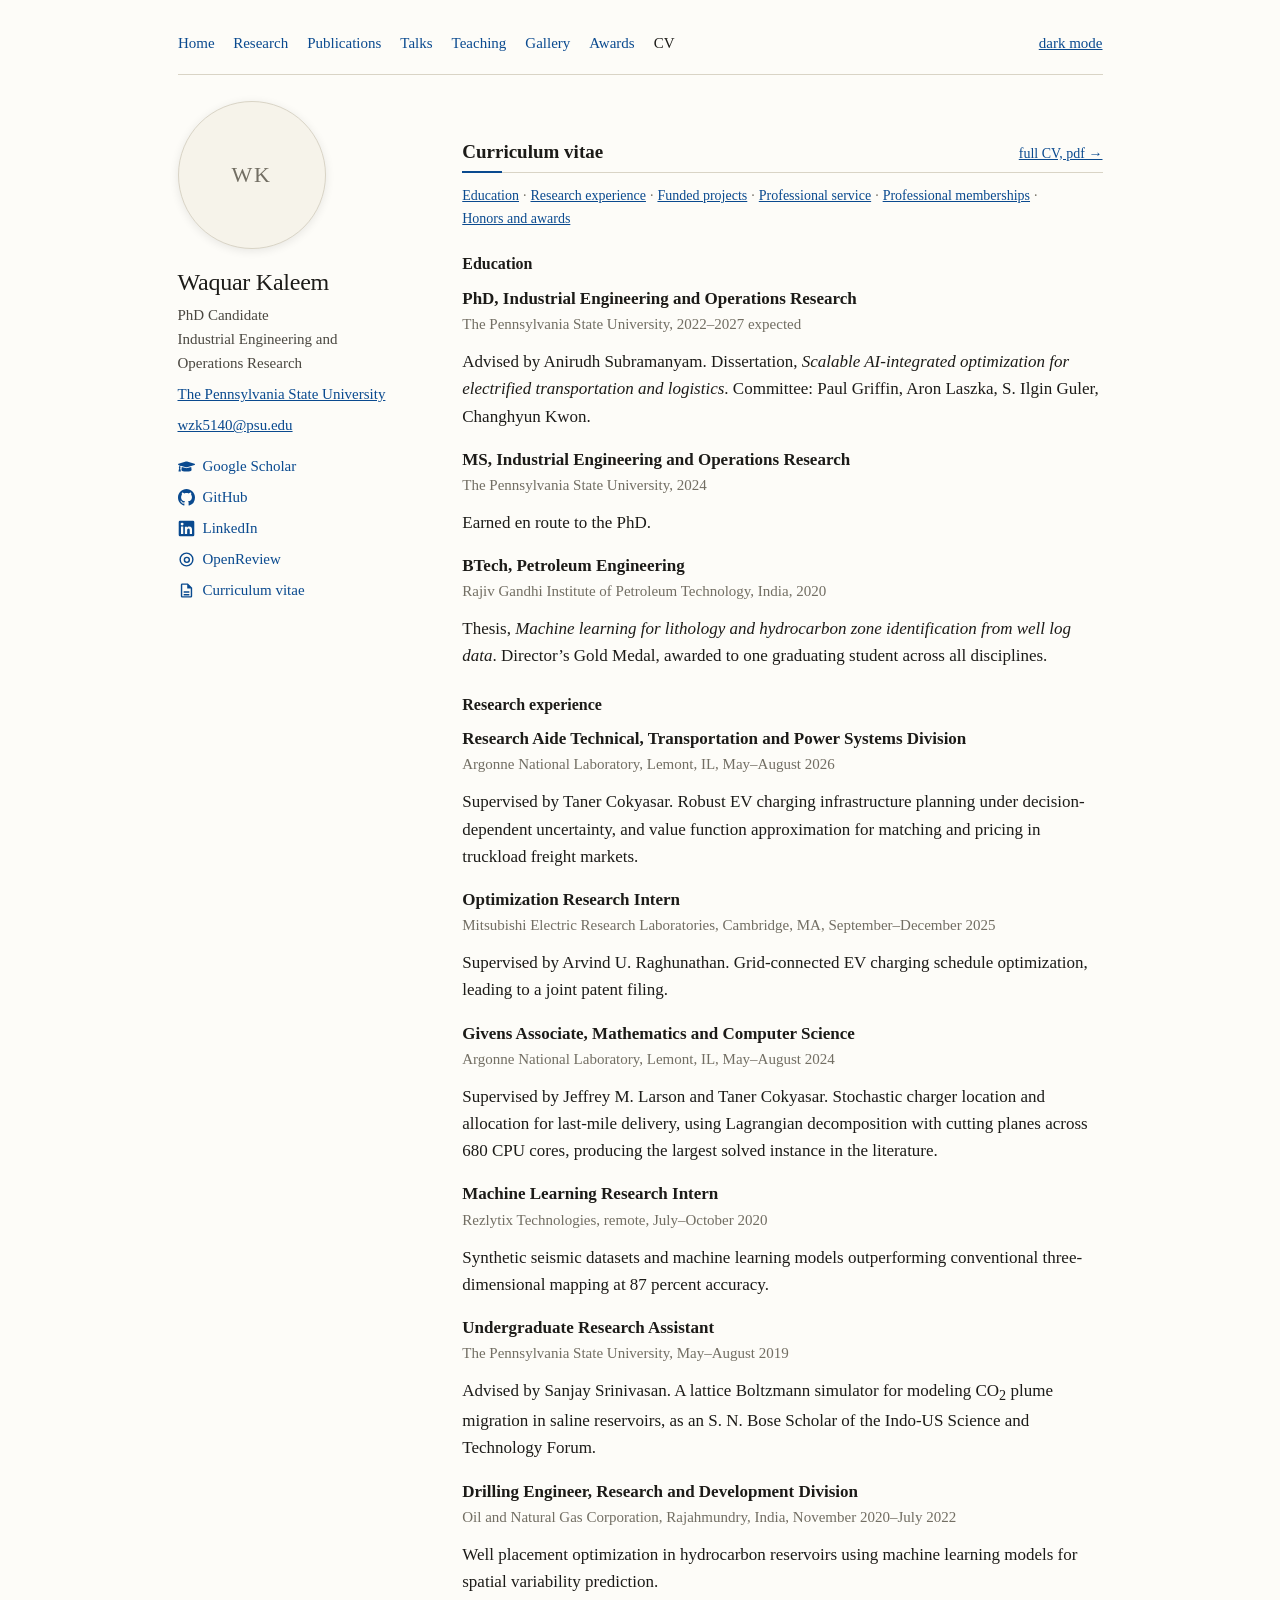
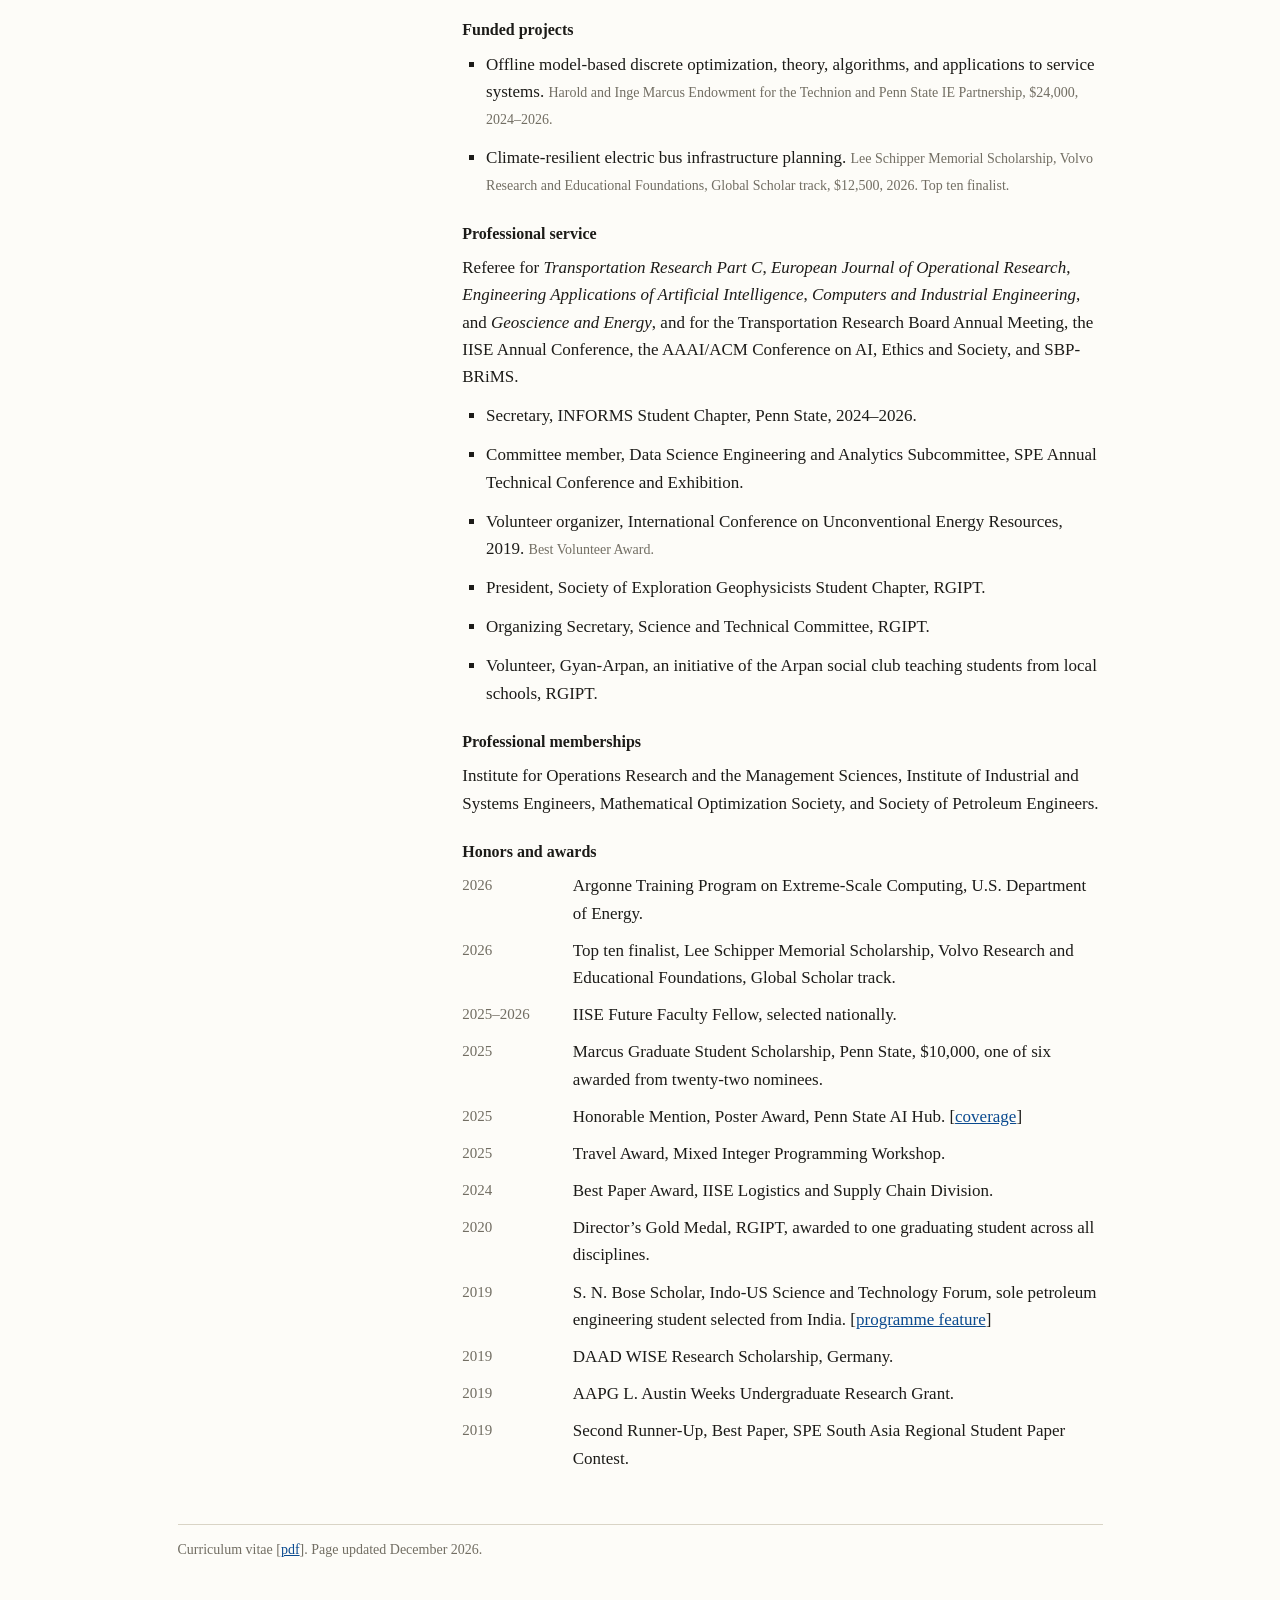
==== commit 67207fb2: "gallery news" ====
--- a/cv/index.html
+++ b/cv/index.html
@@ -45,7 +45,7 @@
     <a class="skip" href="#main">Skip to content</a>
 
     <nav class="topnav" aria-label="Site sections">
-        <span class="links"><a href="/">Home</a> <span class="sep">&middot;</span> <a href="/#research">Research</a> <span class="sep">&middot;</span> <a href="/publications/">Publications</a> <span class="sep">&middot;</span> <a href="/talks/">Talks</a> <span class="sep">&middot;</span> <a href="/teaching/">Teaching</a> <span class="sep">&middot;</span> <a href="/cv/" class="here" aria-current="page">CV</a></span>
+        <span class="links"><a href="/">Home</a><a href="/#research">Research</a><a href="/publications/">Publications</a><a href="/talks/">Talks</a><a href="/teaching/">Teaching</a><a href="/gallery/">Gallery</a><a href="/cv/#honors-and-awards">Awards</a><a href="/cv/" class="here" aria-current="page">CV</a></span>
         <span class="right"><button type="button" id="theme-toggle" class="linkbtn">dark mode</button></span>
     </nav>
 
--- a/style.css
+++ b/style.css
@@ -118,9 +118,24 @@
     margin-bottom: 26px;
     border-bottom: 1px solid var(--rule);
 }
-.topnav .links { min-width: 0; }
-.topnav .sep { color: var(--faint); }
-.topnav .here { color: var(--muted); }
+.topnav .links {
+    min-width: 0;
+    display: flex;
+    flex-wrap: wrap;
+    gap: 2px 19px;
+}
+.topnav .links a {
+    text-decoration: none;
+    padding: 3px 0;
+    border-bottom: 2px solid transparent;
+}
+.topnav .links a:hover { border-bottom-color: var(--rule); }
+/* The current page is named by a rule beneath it. Colour alone would carry the
+   information for sighted readers only, and would also fight the link colour. */
+.topnav .here {
+    color: var(--text);
+    border-bottom-color: var(--link);
+}
 /* The theme control is hidden until we know scripting is available. The inline
    head script stamps data-theme before first paint, so its presence is the hook,
    and a reader without JavaScript is never offered a button that cannot work. */
@@ -208,9 +223,58 @@
     .head .frame, .head img.portrait { float: none; margin: 0 0 14px; }
 }
 
+/* ---- News, as a scrollable panel ---- */
+/* The panel scrolls, so it must be reachable from the keyboard: without tabindex a
+   keyboard-only reader can see the overflow and has no way to move it. */
+.newsbox {
+    max-height: 20em;
+    overflow-y: auto;
+    padding-right: 10px;
+}
+.newsbox:focus-visible {
+    outline: 2px solid var(--link);
+    outline-offset: 4px;
+}
+
+/* ---- Gallery ---- */
+ul.gallery {
+    list-style: none;
+    margin: 0;
+    padding: 0;
+    display: grid;
+    grid-template-columns: repeat(auto-fill, minmax(15em, 1fr));
+    gap: 22px;
+}
+ul.gallery figure { margin: 0; }
+ul.gallery img {
+    display: block;
+    width: 100%;
+    height: auto;
+    border: 1px solid var(--rule);
+    background: var(--panel);
+}
+ul.gallery figcaption {
+    margin-top: 7px;
+    color: var(--muted);
+    font-size: 0.9375rem;
+}
+
+/* A note to Waquar, deliberately visible rather than an HTML comment, so it cannot
+   be forgotten in the source. Delete the paragraph once the grid has photographs. */
+.todo {
+    border-left: 3px solid var(--link);
+    background: var(--panel);
+    padding: 12px 14px;
+    margin: 0 0 22px;
+    font-size: 0.9375rem;
+}
+.todo code {
+    font-family: ui-monospace, Menlo, Consolas, monospace;
+    font-size: 0.875em;
+}
+
 /* ---- Movement ---- */
 @media (prefers-reduced-motion: no-preference) {
-    html { scroll-behavior: smooth; }
     /* Both classes are required. js-reveal is written before first paint, and only
        when IntersectionObserver exists to undo it, so content can never be left
        staged and invisible. */
@@ -467,6 +531,8 @@
     .shell { display: block; }
     .head { overflow: hidden; }
     .reveal { opacity: 1 !important; transform: none !important; }
+    .newsbox { max-height: none; overflow: visible; }
+    ul.gallery { grid-template-columns: repeat(2, 1fr); }
     ul.profile svg { display: none; }
     ul.profile a { display: block; }
     ul.profile li { margin-bottom: 2px; }
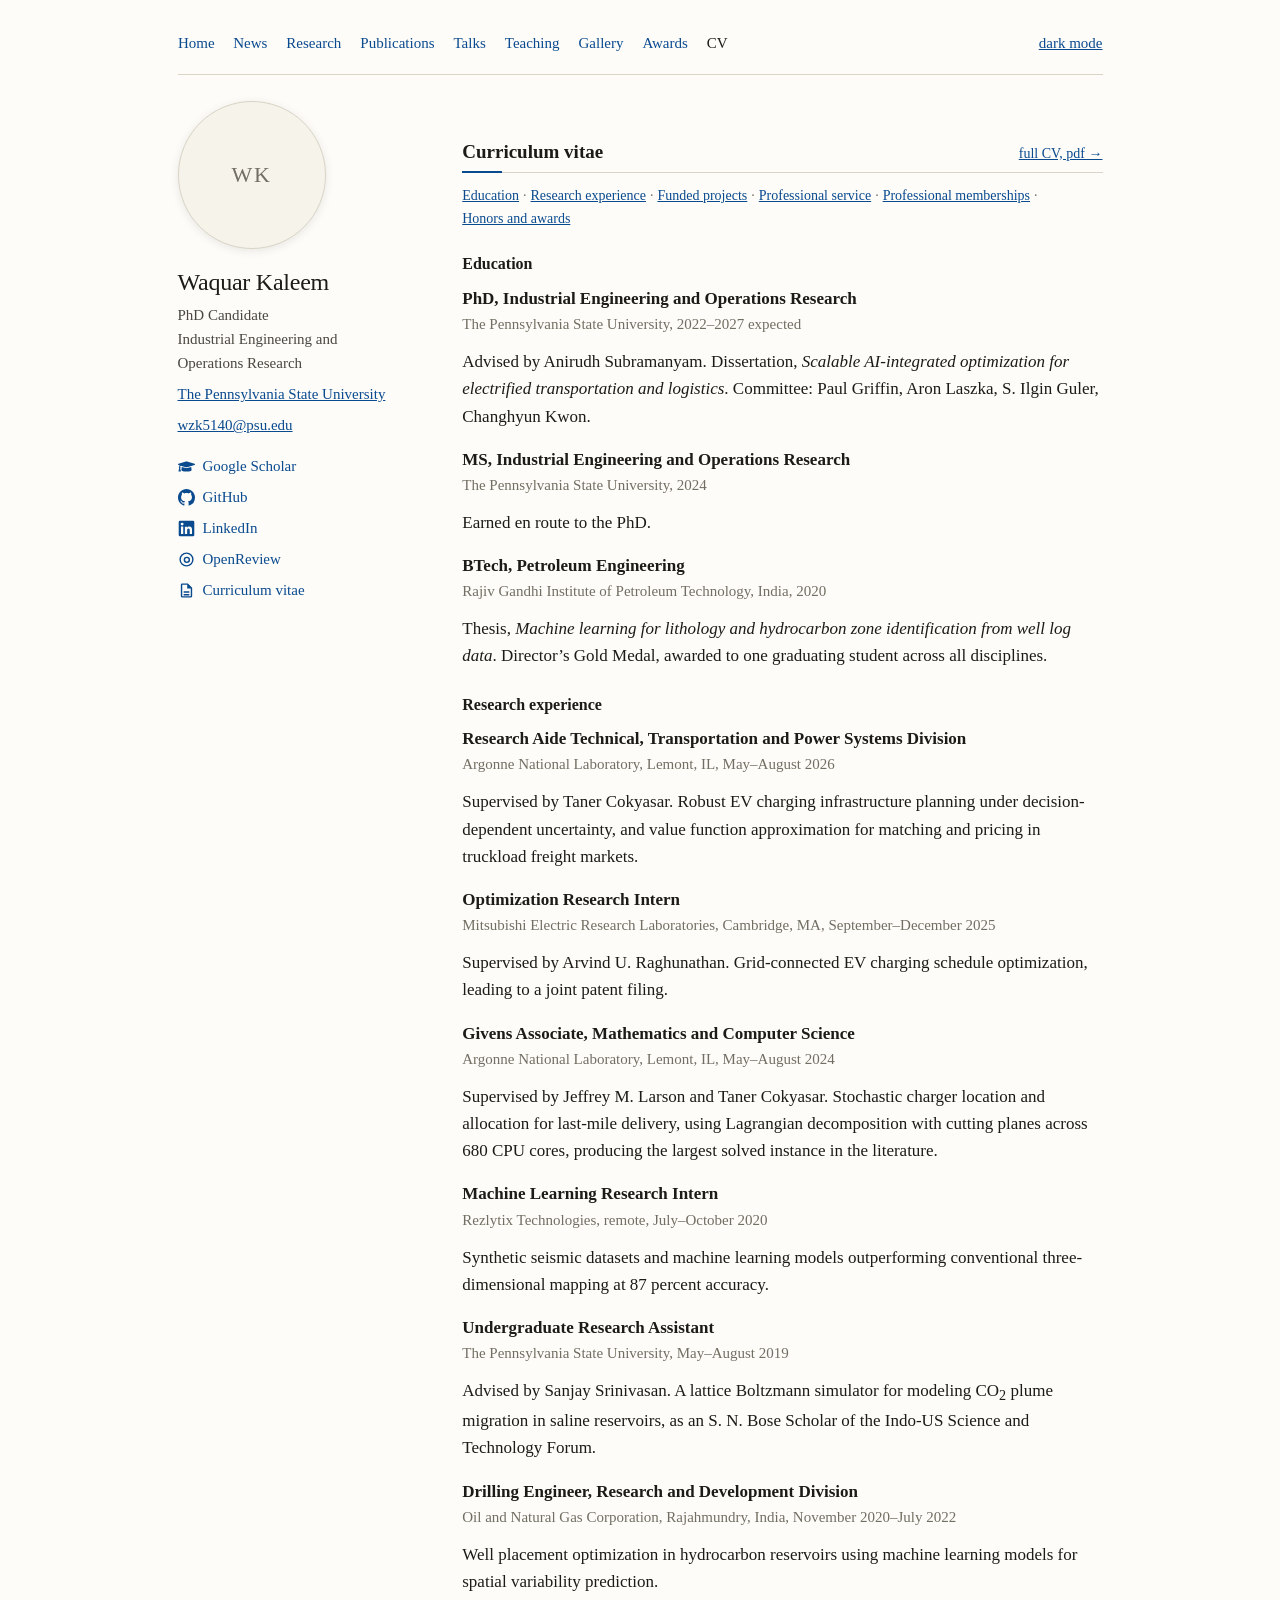
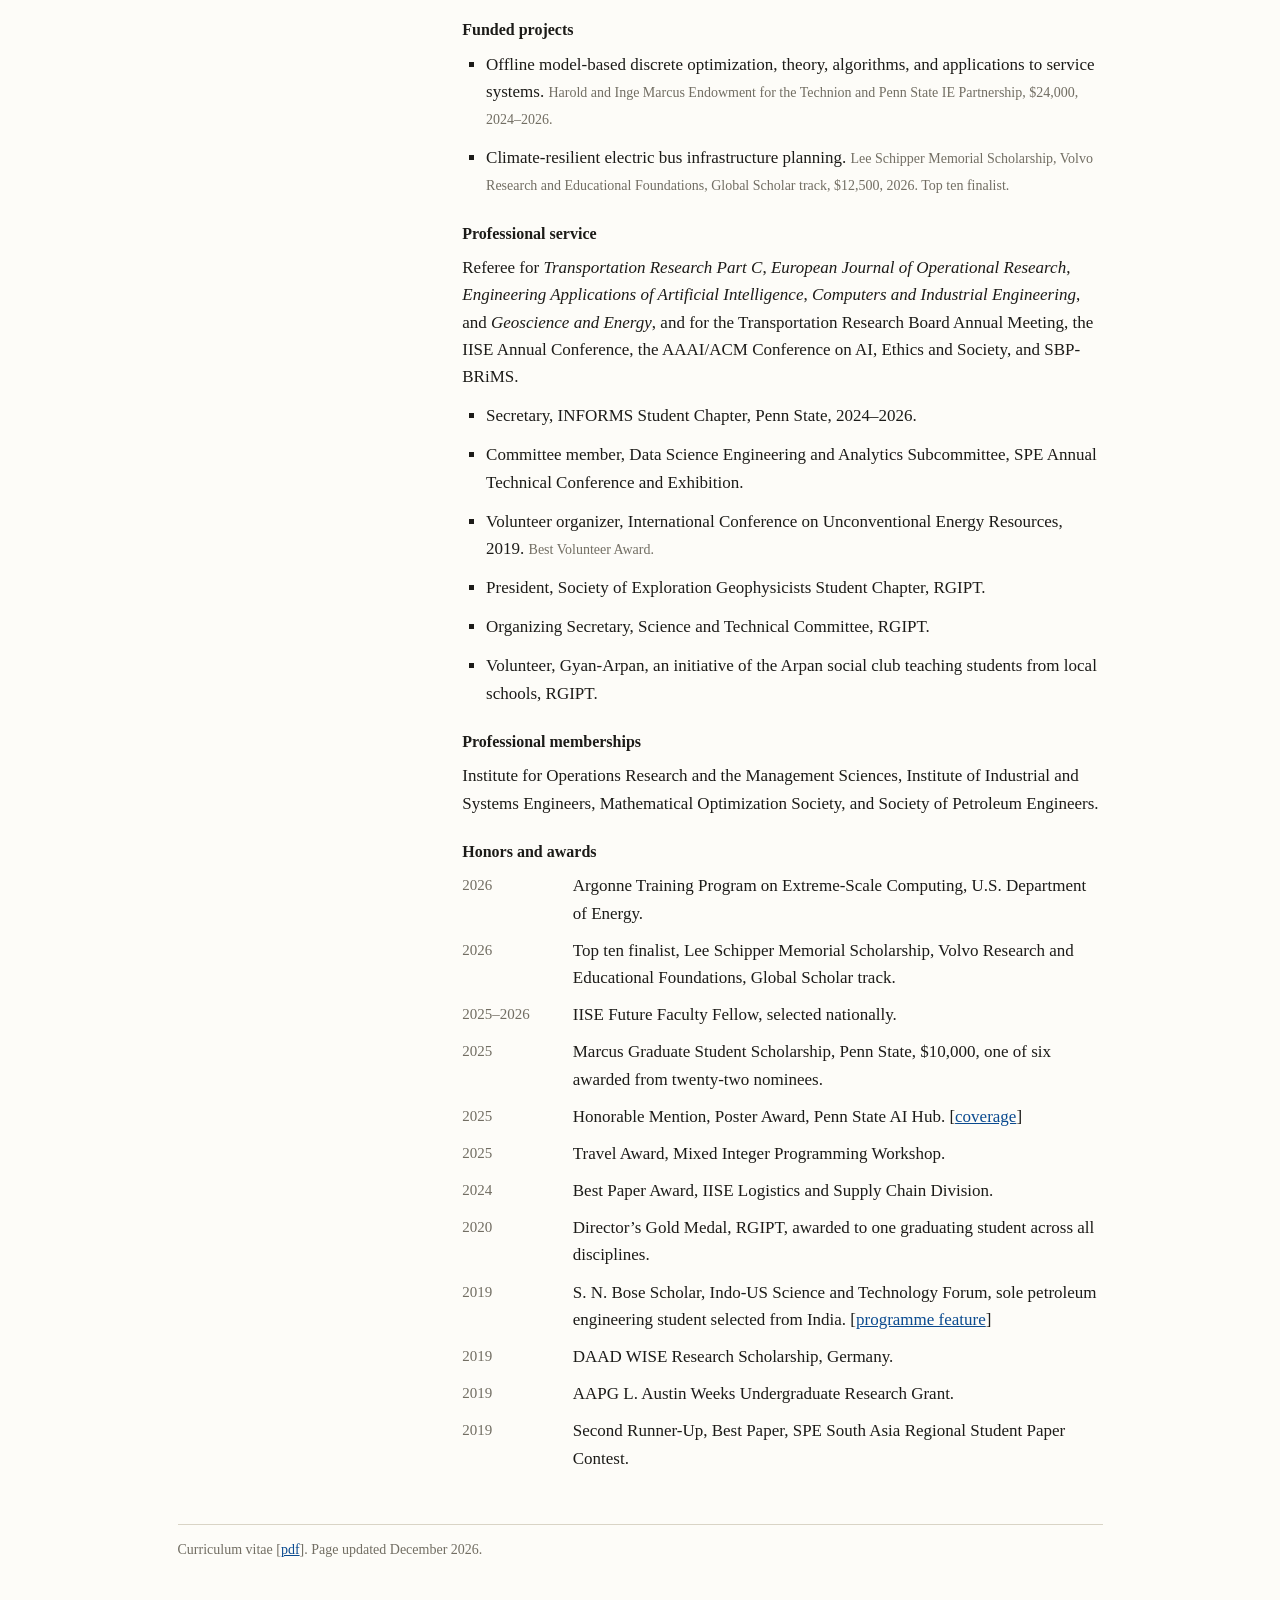
==== commit aadf52f5: "news page" ====
--- a/cv/index.html
+++ b/cv/index.html
@@ -45,7 +45,7 @@
     <a class="skip" href="#main">Skip to content</a>
 
     <nav class="topnav" aria-label="Site sections">
-        <span class="links"><a href="/">Home</a><a href="/#research">Research</a><a href="/publications/">Publications</a><a href="/talks/">Talks</a><a href="/teaching/">Teaching</a><a href="/gallery/">Gallery</a><a href="/cv/#honors-and-awards">Awards</a><a href="/cv/" class="here" aria-current="page">CV</a></span>
+        <span class="links"><a href="/">Home</a><a href="/news/">News</a><a href="/#research">Research</a><a href="/publications/">Publications</a><a href="/talks/">Talks</a><a href="/teaching/">Teaching</a><a href="/gallery/">Gallery</a><a href="/cv/#honors-and-awards">Awards</a><a href="/cv/" class="here" aria-current="page">CV</a></span>
         <span class="right"><button type="button" id="theme-toggle" class="linkbtn">dark mode</button></span>
     </nav>
 
--- a/style.css
+++ b/style.css
@@ -221,19 +221,6 @@
 }
 @media (max-width: 30em) {
     .head .frame, .head img.portrait { float: none; margin: 0 0 14px; }
-}
-
-/* ---- News, as a scrollable panel ---- */
-/* The panel scrolls, so it must be reachable from the keyboard: without tabindex a
-   keyboard-only reader can see the overflow and has no way to move it. */
-.newsbox {
-    max-height: 20em;
-    overflow-y: auto;
-    padding-right: 10px;
-}
-.newsbox:focus-visible {
-    outline: 2px solid var(--link);
-    outline-offset: 4px;
 }
 
 /* ---- Gallery ---- */
@@ -531,7 +518,6 @@
     .shell { display: block; }
     .head { overflow: hidden; }
     .reveal { opacity: 1 !important; transform: none !important; }
-    .newsbox { max-height: none; overflow: visible; }
     ul.gallery { grid-template-columns: repeat(2, 1fr); }
     ul.profile svg { display: none; }
     ul.profile a { display: block; }
